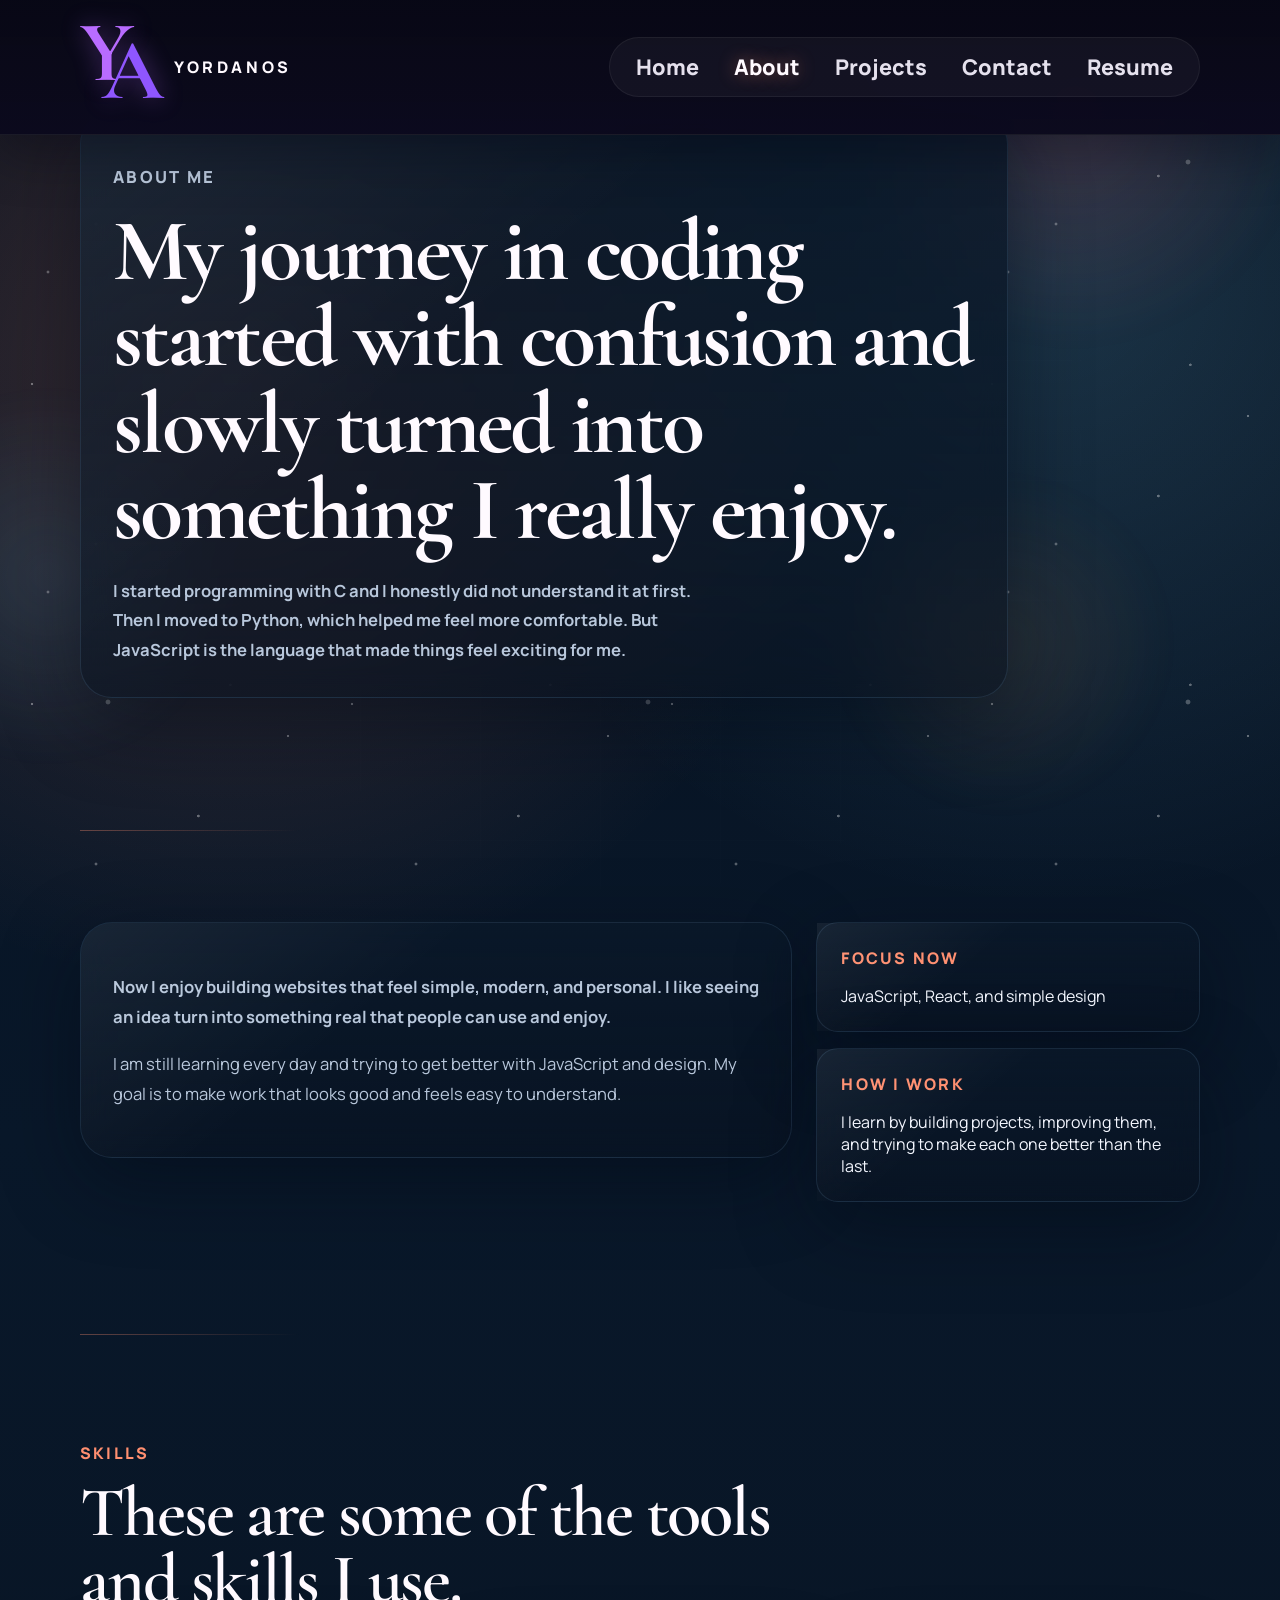
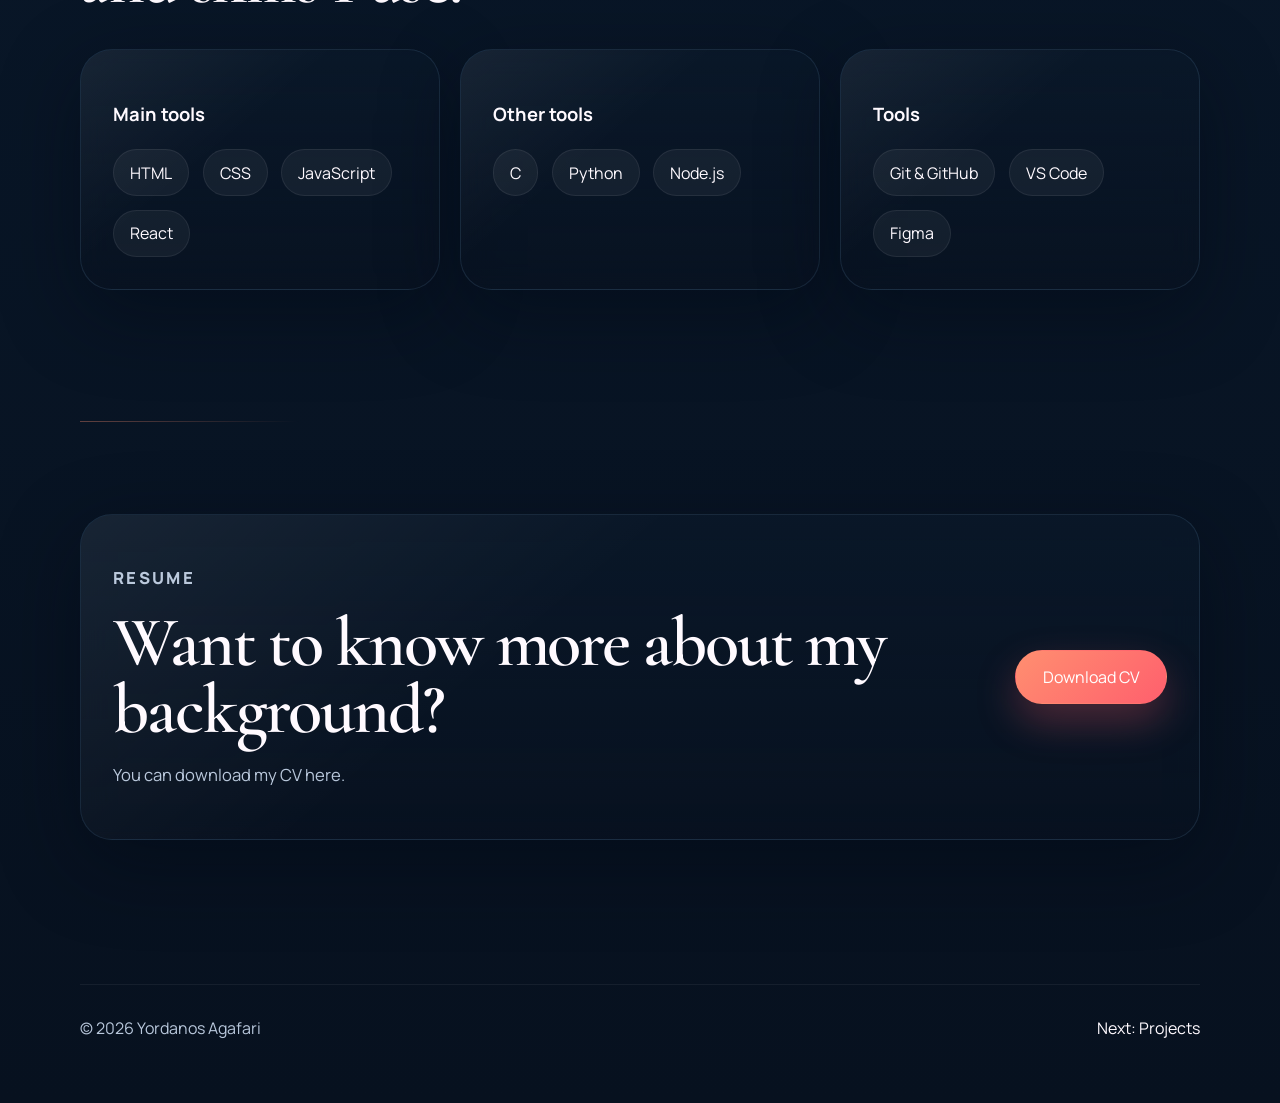
==== about.html @ 216d6b1f "Update portfolio content and design" ====
<!DOCTYPE html>
<html lang="en">
  <head>
    <meta charset="UTF-8" />
    <meta name="viewport" content="width=device-width, initial-scale=1.0" />
    <meta
      name="description"
      content="Learn more about Yordanos Agafari, her story, and the skills she is using."
    />
    <title>Yordanos Agafari | About</title>
    <link rel="preconnect" href="https://fonts.googleapis.com" />
    <link rel="preconnect" href="https://fonts.gstatic.com" crossorigin />
    <link
      href="https://fonts.googleapis.com/css2?family=Manrope:wght@400;500;600;700;800&family=Cormorant+Garamond:wght@500;600;700&display=swap"
      rel="stylesheet"
    />
    <link rel="icon" type="image/svg+xml" href="favicon.svg" />
    <link rel="stylesheet" href="style.css" />
  </head>
  <body>
    <div class="page-shell">
      <div class="bg-orb orb-one"></div>
      <div class="bg-orb orb-two"></div>
      <div class="bg-orb orb-three"></div>
      <div class="stars stars-sm"></div>
      <div class="stars stars-lg"></div>

      <header class="site-header">
        <nav class="navbar container" aria-label="Primary navigation">
          <a class="brand" href="index.html" aria-label="Yordanos Agafari home">
            <span class="brand-logo" aria-hidden="true">
              <span class="brand-logo-y">Y</span>
              <span class="brand-logo-a">A</span>
            </span>
            <span class="brand-text">Yordanos</span>
          </a>
          <button
            class="menu-toggle"
            type="button"
            aria-expanded="false"
            aria-controls="nav-links"
            aria-label="Open menu"
          >
            <span></span>
            <span></span>
            <span></span>
          </button>
          <div class="nav-links" id="nav-links">
            <a href="index.html">Home</a>
            <a class="is-active" href="about.html">About</a>
            <a href="projects.html">Projects</a>
            <a href="contact.html">Contact</a>
            <a href="Yordanos_Cv (1).pdf" download>Resume</a>
          </div>
        </nav>
      </header>

      <main>
        <section class="section container page-hero">
          <div class="page-intro glass-card reveal">
            <p class="section-tag">About Me</p>
            <h1>My journey in coding started with confusion and slowly turned into something I really enjoy.</h1>
            <p class="hero-description hero-description-strong">
              I started programming with C and I honestly did not understand it
              at first. Then I moved to Python, which helped me feel more
              comfortable. But JavaScript is the language that made things feel
              exciting for me.
            </p>
          </div>
        </section>

        <section class="section container">
          <div class="about-grid page-grid">
            <article class="glass-card reveal">
              <p class="lead-text">
                Now I enjoy building websites that feel simple, modern, and
                personal. I like seeing an idea turn into something real that
                people can use and enjoy.
              </p>
              <p>
                I am still learning every day and trying to get better with
                JavaScript and design. My goal is to make work that
                looks good and feels easy to understand.
              </p>
            </article>
            <aside class="about-highlights reveal">
              <div class="highlight-card">
                <span class="highlight-label">Focus now</span>
                <p>JavaScript, React, and simple design</p>
              </div>
              <div class="highlight-card">
                <span class="highlight-label">How I work</span>
                <p>I learn by building projects, improving them, and trying to make each one better than the last.</p>
              </div>
            </aside>
          </div>
        </section>

        <section class="section container">
          <div class="section-heading reveal">
            <p class="section-tag">Skills</p>
            <h2>These are some of the tools and skills I use.</h2>
          </div>
          <div class="skills-grid">
            <article class="skill-group glass-card reveal">
              <h3>Main tools</h3>
              <ul class="pill-list">
                <li>HTML</li>
                <li>CSS</li>
                <li>JavaScript</li>
                <li>React</li>
              </ul>
            </article>
            <article class="skill-group glass-card reveal">
              <h3>Other tools</h3>
              <ul class="pill-list">
                <li>C</li>
                <li>Python</li>
                <li>Node.js</li>
              </ul>
            </article>
            <article class="skill-group glass-card reveal">
              <h3>Tools</h3>
              <ul class="pill-list">
                <li>Git &amp; GitHub</li>
                <li>VS Code</li>
                <li>Figma</li>
              </ul>
            </article>
          </div>
        </section>

        <section class="section container">
          <div class="resume-card glass-card reveal">
            <div>
              <p class="section-tag">Resume</p>
              <h2>Want to know more about my background?</h2>
              <p>You can download my CV here.</p>
            </div>
            <a class="button button-primary" href="Yordanos_Cv (1).pdf" download>
              Download CV
            </a>
          </div>
        </section>
      </main>

      <footer class="site-footer">
        <div class="container footer-content">
          <p>&copy; <span id="year"></span> Yordanos Agafari</p>
          <a href="projects.html" class="back-to-top">Next: Projects</a>
        </div>
      </footer>
    </div>

    <script src="script.js"></script>
  </body>
</html>
---- style.css ----
:root {
  --bg: #07111f;
  --bg-elevated: rgba(12, 24, 43, 0.78);
  --bg-strong: rgba(8, 17, 31, 0.96);
  --surface: rgba(255, 255, 255, 0.05);
  --surface-border: rgba(150, 204, 255, 0.12);
  --text: #f4f7ff;
  --muted: #b8c7db;
  --heading: #fffaff;
  --accent: #ff8f70;
  --accent-strong: #ff5f6d;
  --accent-soft: rgba(255, 143, 112, 0.18);
  --cyan: #7dd8ff;
  --shadow: 0 24px 80px rgba(3, 8, 20, 0.45);
  --radius-lg: 32px;
  --radius-md: 22px;
  --radius-sm: 16px;
  --container: min(1120px, calc(100vw - 2rem));
}

*,
*::before,
*::after {
  box-sizing: border-box;
}

html {
  scroll-behavior: smooth;
}

body {
  margin: 0;
  min-width: 320px;
  font-family: "Manrope", sans-serif;
  background:
    radial-gradient(circle at 18% 14%, rgba(255, 143, 112, 0.2), transparent 24%),
    radial-gradient(circle at 82% 10%, rgba(125, 216, 255, 0.17), transparent 24%),
    linear-gradient(180deg, #07111f 0%, #09182a 42%, #07111f 100%);
  color: var(--text);
}

body::before {
  content: "";
  position: fixed;
  inset: 0;
  background:
    linear-gradient(rgba(255, 255, 255, 0.03) 1px, transparent 1px),
    linear-gradient(90deg, rgba(255, 255, 255, 0.03) 1px, transparent 1px);
  background-size: 120px 120px;
  mask-image: radial-gradient(circle at center, black 42%, transparent 88%);
  opacity: 0.35;
  pointer-events: none;
  z-index: -4;
}

main section {
  scroll-margin-top: 7rem;
}

img {
  max-width: 100%;
  display: block;
}

a {
  color: inherit;
  text-decoration: none;
}

button,
input,
textarea {
  font: inherit;
}

.page-shell {
  position: relative;
  overflow: hidden;
  isolation: isolate;
  padding-top: 5rem;
}

.container {
  width: var(--container);
  margin: 0 auto;
}

.section {
  position: relative;
  padding: 7rem 0;
}

.section::before {
  content: "";
  position: absolute;
  top: 1.2rem;
  left: 0;
  width: min(220px, 45vw);
  height: 1px;
  background: linear-gradient(90deg, rgba(255, 143, 112, 0.4), transparent);
  opacity: 0.9;
}

.site-header {
  position: fixed;
  top: 0;
  left: 0;
  width: 100%;
  z-index: 50;
  backdrop-filter: blur(16px);
  background:
    linear-gradient(180deg, rgba(8, 8, 21, 0.96), rgba(12, 10, 31, 0.84)),
    rgba(9, 8, 22, 0.88);
  border-bottom: 1px solid rgba(255, 255, 255, 0.08);
  box-shadow: 0 18px 50px rgba(4, 3, 14, 0.34);
}

.navbar {
  display: flex;
  align-items: center;
  justify-content: space-between;
  min-height: 6.5rem;
  gap: 1rem;
  padding: 1.1rem 0;
}

.brand {
  display: inline-flex;
  align-items: center;
  gap: 1.1rem;
}

.brand-logo {
  position: relative;
  width: 4.8rem;
  height: 6.2rem;
  display: block;
}

.brand-logo-y,
.brand-logo-a {
  position: absolute;
  inset: 0;
  font-family: "Cormorant Garamond", serif;
  font-weight: 700;
  font-size: 5.4rem;
  line-height: 0.85;
  color: #b96cff;
  text-shadow: 0 0 24px rgba(185, 108, 255, 0.38);
}

.brand-logo-y {
  left: 0;
  top: -0.1rem;
}

.brand-logo-a {
  left: 1.35rem;
  top: 1rem;
  color: #8f56ff;
}

.brand-text {
  font-size: 1rem;
  letter-spacing: 0.22em;
  text-transform: uppercase;
  color: var(--heading);
  font-weight: 800;
}

.nav-links {
  display: flex;
  align-items: center;
  gap: 2.2rem;
  padding: 1rem 1.6rem;
  border-radius: 999px;
  background: rgba(255, 255, 255, 0.04);
  border: 1px solid rgba(255, 255, 255, 0.06);
}

.nav-links a {
  color: rgba(247, 243, 255, 0.92);
  font-weight: 800;
  font-size: 1.35rem;
  line-height: 1.2;
  display: inline-flex;
  flex-direction: column;
  align-items: center;
  gap: 0.55rem;
  transition: color 200ms ease, transform 200ms ease;
}

.nav-links a:hover,
.nav-links a:focus-visible {
  color: var(--heading);
  transform: translateY(-1px);
}

.nav-links a.is-active {
  color: var(--heading);
  text-shadow: 0 0 18px rgba(255, 143, 112, 0.45);
}

.nav-icon {
  font-size: 1.45rem;
  opacity: 0.98;
}

.menu-toggle {
  display: none;
  flex-direction: column;
  align-items: center;
  justify-content: center;
  gap: 0.32rem;
  width: 3rem;
  height: 3rem;
  padding: 0;
  border: 1px solid rgba(255, 255, 255, 0.1);
  border-radius: 16px;
  background: rgba(255, 255, 255, 0.05);
  box-shadow: 0 10px 30px rgba(4, 3, 14, 0.24);
}

.menu-toggle span {
  width: 1.6rem;
  height: 2px;
  border-radius: 999px;
  background: var(--heading);
}

.hero {
  display: grid;
  grid-template-columns: minmax(0, 1.08fr) minmax(320px, 0.92fr);
  align-items: center;
  min-height: calc(100vh - 5rem);
  gap: 3rem;
  padding-top: 1.5rem;
  position: relative;
}

.hero-copy {
  min-width: 0;
  position: relative;
  padding: 3rem;
  border-radius: 36px;
  background:
    linear-gradient(145deg, rgba(9, 23, 42, 0.84), rgba(9, 17, 30, 0.46));
  border: 1px solid rgba(125, 216, 255, 0.12);
  box-shadow:
    0 28px 90px rgba(2, 9, 21, 0.52),
    inset 0 1px 0 rgba(255, 255, 255, 0.06);
  overflow: hidden;
}

.hero-copy::before {
  content: "";
  position: absolute;
  inset: auto -15% 68% auto;
  width: 18rem;
  height: 18rem;
  border-radius: 50%;
  background: radial-gradient(circle, rgba(255, 143, 112, 0.28), transparent 68%);
  filter: blur(14px);
  animation: pulseGlow 8s ease-in-out infinite;
}

.hero-copy::after {
  content: "";
  position: absolute;
  inset: 0;
  background: linear-gradient(120deg, transparent 20%, rgba(255, 255, 255, 0.07) 50%, transparent 78%);
  transform: translateX(-120%);
  animation: sweep 9s ease-in-out infinite;
  pointer-events: none;
}

.hero-deco-circle {
  position: absolute;
  left: -3rem;
  top: 4.4rem;
  width: 14rem;
  height: 14rem;
  border-radius: 50%;
  background: radial-gradient(circle, rgba(124, 44, 214, 0.17), transparent 68%);
  filter: blur(4px);
  animation: pulseGlow 7s ease-in-out infinite;
}

.hero-copy > * {
  max-width: 100%;
}

.eyebrow,
.section-tag,
.project-kicker,
.highlight-label,
.timeline-date {
  color: var(--accent);
  letter-spacing: 0.14em;
  text-transform: uppercase;
  font-size: 1rem;
  font-weight: 800;
}

.hero h1,
.section-heading h2,
.resume-card h2 {
  margin: 0;
  color: var(--heading);
  font-family: "Cormorant Garamond", serif;
  font-weight: 600;
  line-height: 0.95;
  letter-spacing: -0.03em;
}

.hero h1 {
  font-size: clamp(4.8rem, 11vw, 8.8rem);
  margin-top: 0.8rem;
  max-width: 11ch;
  line-height: 0.92;
}

.text-gradient {
  background: linear-gradient(135deg, #fbf7ff 5%, #b96cff 42%, #8b5eff 100%);
  -webkit-background-clip: text;
  background-clip: text;
  color: transparent;
}

.hero-role {
  min-height: 2.5rem;
  margin: 2.2rem 0 0;
  font-size: clamp(2.4rem, 4.6vw, 3.9rem);
  font-weight: 700;
  color: #b96cff;
  overflow-wrap: anywhere;
}

.cursor {
  display: inline-block;
  width: 0.12em;
  height: 1.1em;
  margin-left: 0.15rem;
  background: #b96cff;
  vertical-align: -0.12em;
  animation: blink 0.9s infinite;
}

.hero-description {
  max-width: 38rem;
  margin: 1.4rem 0 0;
  color: var(--muted);
  font-size: 1.22rem;
  font-weight: 700;
  line-height: 1.9;
}

.hero-description-strong,
.lead-text {
  color: var(--text);
  font-size: 1.32rem;
  font-weight: 700;
  line-height: 1.9;
}

.hero-home .hero-description-strong {
  max-width: 37rem;
}

.hero-actions,
.project-actions {
  display: flex;
  flex-wrap: wrap;
  gap: 1rem;
}

.hero-actions {
  margin-top: 2rem;
}

.button {
  display: inline-flex;
  align-items: center;
  justify-content: center;
  min-width: 9.5rem;
  text-align: center;
  padding: 0.95rem 1.4rem;
  border-radius: 999px;
  border: 1px solid transparent;
  transition:
    transform 220ms ease,
    box-shadow 220ms ease,
    border-color 220ms ease,
    background 220ms ease;
}

.button:hover,
.button:focus-visible {
  transform: translateY(-2px);
}

.button-primary {
  color: #fff;
  background: linear-gradient(135deg, var(--accent) 0%, var(--accent-strong) 100%);
  box-shadow: 0 18px 40px rgba(255, 95, 109, 0.28);
}

.button-secondary,
.button-ghost {
  border-color: rgba(255, 255, 255, 0.13);
  background: rgba(255, 255, 255, 0.04);
}

.button-secondary:hover,
.button-ghost:hover,
.button-secondary:focus-visible,
.button-ghost:focus-visible {
  border-color: rgba(209, 125, 255, 0.5);
  box-shadow: 0 12px 34px rgba(209, 125, 255, 0.12);
}

.hero-metrics {
  display: grid;
  grid-template-columns: repeat(2, minmax(0, 1fr));
  gap: 1rem;
  margin-top: 2.4rem;
}

.metric-card,
.glass-card,
.highlight-card,
.resume-card {
  background: linear-gradient(180deg, rgba(10, 24, 41, 0.82), rgba(8, 17, 31, 0.56));
  border: 1px solid var(--surface-border);
  box-shadow: var(--shadow);
  backdrop-filter: blur(14px);
}

.metric-card {
  padding: 1.15rem;
  border-radius: var(--radius-md);
  position: relative;
  overflow: hidden;
}

.metric-card::before,
.glass-card::before,
.highlight-card::before,
.resume-card::before {
  content: "";
  position: absolute;
  inset: 0;
  background: linear-gradient(140deg, rgba(255, 255, 255, 0.06), transparent 40%);
  pointer-events: none;
}

.metric-card strong,
.project-card h3,
.skill-group h3,
.contact-panel h3,
.timeline-item h3 {
  display: block;
  font-size: 1.15rem;
  color: var(--heading);
  margin-bottom: 0.55rem;
}

.metric-card span,
.timeline-item p,
.glass-card p,
.contact-panel p,
.resume-card p,
.project-card p {
  color: var(--muted);
  line-height: 1.8;
  font-size: 1.04rem;
}

.hero-visual {
  position: relative;
  display: flex;
  justify-content: center;
}

.portrait-card {
  position: relative;
  width: min(440px, 100%);
  aspect-ratio: 0.95;
  display: grid;
  place-items: center;
  padding: 1.2rem;
  border-radius: 38px;
  background: linear-gradient(180deg, rgba(9, 23, 42, 0.55), rgba(7, 17, 31, 0.24));
  border: 1px solid rgba(125, 216, 255, 0.12);
  box-shadow: 0 26px 80px rgba(1, 7, 17, 0.46);
}

.portrait-card-home {
  transform: translateY(1rem);
}

.hero-particles {
  position: absolute;
  inset: 0;
  pointer-events: none;
}

.hero-particles span {
  position: absolute;
  width: 0.45rem;
  height: 0.45rem;
  border-radius: 50%;
  background: rgba(255, 255, 255, 0.92);
  box-shadow: 0 0 16px rgba(185, 108, 255, 0.45);
  animation: floatParticle 6s ease-in-out infinite;
}

.hero-particles span:nth-child(1) {
  top: 14%;
  left: 18%;
}

.hero-particles span:nth-child(2) {
  top: 28%;
  right: 20%;
  width: 0.28rem;
  height: 0.28rem;
  animation-delay: -1s;
}

.hero-particles span:nth-child(3) {
  bottom: 22%;
  left: 16%;
  width: 0.34rem;
  height: 0.34rem;
  animation-delay: -2s;
}

.hero-particles span:nth-child(4) {
  bottom: 28%;
  right: 12%;
  animation-delay: -3s;
}

.hero-particles span:nth-child(5) {
  top: 48%;
  left: 8%;
  width: 0.24rem;
  height: 0.24rem;
  animation-delay: -4s;
}

.portrait-ring,
.portrait-glow,
.portrait-halo {
  position: absolute;
  border-radius: 50%;
}

.portrait-ring {
  inset: 10%;
  border: 1px solid rgba(255, 255, 255, 0.16);
  box-shadow: inset 0 0 40px rgba(255, 255, 255, 0.05);
  animation: rotateSlow 20s linear infinite;
}

.portrait-glow {
  inset: 18%;
  background: radial-gradient(circle, rgba(255, 143, 112, 0.32), transparent 65%);
  filter: blur(18px);
  animation: pulseGlow 6s ease-in-out infinite;
}

.portrait-illustration {
  position: relative;
  width: 78%;
  aspect-ratio: 1;
  display: grid;
  place-items: center;
}

.portrait-halo {
  inset: 0;
  background:
    radial-gradient(circle at 30% 30%, rgba(255, 255, 255, 0.14), transparent 25%),
    linear-gradient(135deg, rgba(255, 143, 112, 0.4), rgba(131, 215, 255, 0.16));
  filter: blur(10px);
}

.portrait-avatar {
  position: relative;
  width: 72%;
  aspect-ratio: 1;
  overflow: hidden;
  border-radius: 38% 62% 55% 45% / 41% 43% 57% 59%;
  background:
    linear-gradient(160deg, rgba(255, 255, 255, 0.18), rgba(255, 255, 255, 0.03)),
    radial-gradient(circle at top, rgba(209, 125, 255, 0.36), rgba(29, 25, 62, 0.94));
  border: 1px solid rgba(255, 255, 255, 0.14);
  box-shadow: 0 30px 80px rgba(12, 9, 29, 0.5);
}

.portrait-avatar::before {
  content: "";
  position: absolute;
  inset: 12%;
  border-radius: inherit;
  border: 1px solid rgba(255, 255, 255, 0.08);
}

.portrait-avatar img {
  position: relative;
  width: 100%;
  height: 100%;
  object-fit: cover;
  object-position: center top;
  border-radius: inherit;
}

.floating-badge {
  position: absolute;
  padding: 0.75rem 1rem;
  border-radius: 999px;
  color: var(--heading);
  background: rgba(9, 21, 38, 0.82);
  border: 1px solid rgba(255, 255, 255, 0.12);
  box-shadow: 0 14px 30px rgba(4, 9, 20, 0.34);
  white-space: nowrap;
}

.badge-top {
  top: 10%;
  left: 4%;
}

.badge-bottom {
  right: 2%;
  bottom: 14%;
}

.section-heading {
  max-width: 48rem;
  margin-bottom: 2.2rem;
}

.section-heading h2,
.resume-card h2 {
  font-size: clamp(2.5rem, 6vw, 4.4rem);
}

.page-hero {
  padding-top: 2rem;
}

.page-intro {
  max-width: 58rem;
}

.page-intro h1 {
  margin: 0;
  color: var(--heading);
  font-family: "Cormorant Garamond", serif;
  font-size: clamp(3rem, 8vw, 5.5rem);
  line-height: 0.98;
  letter-spacing: -0.03em;
}

.page-grid {
  align-items: start;
}

.about-grid,
.contact-grid {
  display: grid;
  grid-template-columns: minmax(0, 1.3fr) minmax(280px, 0.7fr);
  gap: 1.5rem;
}

.glass-card,
.resume-card {
  border-radius: var(--radius-lg);
  padding: 2rem;
  position: relative;
  overflow: hidden;
}

.about-highlights {
  display: grid;
  gap: 1rem;
}

.highlight-card {
  padding: 1.5rem;
  border-radius: var(--radius-md);
}

.highlight-card p {
  margin-bottom: 0;
}

.spotlight-grid {
  display: grid;
  grid-template-columns: repeat(3, minmax(0, 1fr));
  gap: 1.25rem;
}

.spotlight-card {
  display: block;
  min-height: 18rem;
}

.spotlight-card h3 {
  margin: 1rem 0 0;
  color: var(--heading);
  font-size: 1.45rem;
  line-height: 1.35;
}

.spotlight-label {
  color: var(--accent);
  letter-spacing: 0.14em;
  text-transform: uppercase;
  font-size: 0.8rem;
}

.skills-grid,
.projects-grid {
  display: grid;
  grid-template-columns: repeat(3, minmax(0, 1fr));
  gap: 1.25rem;
}

.projects-grid-wide {
  grid-template-columns: repeat(2, minmax(0, 1fr));
}

.skill-group,
.project-card,
.timeline-item {
  border-radius: var(--radius-lg);
}

.project-card,
.skill-group,
.timeline-item,
.contact-panel,
.resume-card,
.highlight-card,
.spotlight-card {
  transition:
    transform 260ms ease,
    border-color 260ms ease,
    box-shadow 260ms ease;
}

.project-card:hover,
.skill-group:hover,
.timeline-item:hover,
.contact-panel:hover,
.resume-card:hover,
.highlight-card:hover,
.spotlight-card:hover {
  transform: translateY(-6px);
  border-color: rgba(125, 216, 255, 0.22);
  box-shadow: 0 30px 90px rgba(3, 8, 20, 0.55);
}

.pill-list {
  display: flex;
  flex-wrap: wrap;
  gap: 0.85rem;
  padding: 0;
  margin: 1.4rem 0 0;
  list-style: none;
}

.pill-list li {
  padding: 0.72rem 1rem;
  border-radius: 999px;
  color: var(--heading);
  background: rgba(255, 255, 255, 0.05);
  border: 1px solid rgba(255, 255, 255, 0.07);
}

.pill-list.compact {
  margin-top: 1.2rem;
}

.timeline {
  position: relative;
  display: grid;
  gap: 1rem;
}

.timeline::before {
  content: "";
  position: absolute;
  left: 1.15rem;
  top: 1rem;
  bottom: 1rem;
  width: 1px;
  background: linear-gradient(180deg, rgba(209, 125, 255, 0.55), rgba(255, 255, 255, 0.04));
}

.timeline-item {
  position: relative;
  padding-left: 3.2rem;
}

.timeline-item::before {
  content: "";
  position: absolute;
  left: 0.7rem;
  top: 2rem;
  width: 0.9rem;
  height: 0.9rem;
  border-radius: 50%;
  background: linear-gradient(135deg, var(--accent), var(--cyan));
  box-shadow: 0 0 0 8px rgba(209, 125, 255, 0.11);
}

.project-card {
  display: flex;
  flex-direction: column;
  gap: 1rem;
  overflow: hidden;
}

.project-image {
  width: 100%;
  aspect-ratio: 16 / 10;
  object-fit: cover;
  border-radius: 22px;
  border: 1px solid rgba(255, 255, 255, 0.08);
  box-shadow: 0 20px 40px rgba(2, 9, 21, 0.28);
}

.project-image-placeholder {
  display: grid;
  place-items: center;
  background:
    radial-gradient(circle at top, rgba(255, 143, 112, 0.28), transparent 55%),
    linear-gradient(135deg, rgba(255, 255, 255, 0.08), rgba(131, 215, 255, 0.08));
  color: var(--heading);
  font-family: "Cormorant Garamond", serif;
  font-size: 2rem;
  letter-spacing: 0.06em;
  min-height: 15rem;
}

.project-topline h3 {
  margin: 0.5rem 0 0;
  font-size: 1.35rem;
}

.resume-card {
  display: flex;
  justify-content: space-between;
  align-items: center;
  gap: 2rem;
}

.social-links {
  display: flex;
  gap: 0.9rem;
  margin-top: 1.6rem;
}

.social-links a {
  display: grid;
  place-items: center;
  width: 3.1rem;
  height: 3.1rem;
  border-radius: 50%;
  background: rgba(255, 255, 255, 0.05);
  border: 1px solid rgba(255, 255, 255, 0.08);
  transition:
    transform 200ms ease,
    border-color 200ms ease,
    box-shadow 200ms ease;
}

.social-links a:hover,
.social-links a:focus-visible {
  transform: translateY(-2px);
  border-color: rgba(209, 125, 255, 0.4);
  box-shadow: 0 14px 36px rgba(209, 125, 255, 0.14);
}

.social-links svg {
  width: 1.25rem;
  height: 1.25rem;
  fill: currentColor;
}

.contact-form {
  display: grid;
  gap: 1rem;
}

.contact-form label {
  display: grid;
  gap: 0.55rem;
  color: var(--heading);
}

.contact-form input,
.contact-form textarea {
  width: 100%;
  padding: 0.95rem 1rem;
  color: var(--text);
  background: rgba(255, 255, 255, 0.04);
  border: 1px solid rgba(255, 255, 255, 0.09);
  border-radius: 18px;
  outline: none;
  transition: border-color 180ms ease, box-shadow 180ms ease;
}

.contact-form input:focus,
.contact-form textarea:focus {
  border-color: rgba(209, 125, 255, 0.65);
  box-shadow: 0 0 0 4px rgba(209, 125, 255, 0.12);
}

.contact-form textarea {
  resize: vertical;
  min-height: 9rem;
}

.contact-form button:disabled {
  opacity: 0.8;
  cursor: not-allowed;
}

.form-note {
  margin: 0;
  color: var(--muted);
  font-size: 0.92rem;
}

.site-footer {
  padding: 2rem 0 3rem;
}

.footer-content {
  display: flex;
  align-items: center;
  justify-content: space-between;
  gap: 1rem;
  padding-top: 1rem;
  border-top: 1px solid rgba(255, 255, 255, 0.06);
  color: var(--muted);
}

.back-to-top {
  color: var(--heading);
}

.bg-orb {
  position: fixed;
  border-radius: 50%;
  pointer-events: none;
  filter: blur(16px);
  opacity: 0.72;
  z-index: -3;
  animation: floatOrb 18s ease-in-out infinite;
}

.orb-one {
  width: 30rem;
  height: 30rem;
  top: -8rem;
  right: -2rem;
  background: radial-gradient(circle, rgba(255, 95, 109, 0.22), transparent 70%);
}

.orb-two {
  width: 24rem;
  height: 24rem;
  top: 24rem;
  left: -9rem;
  background: radial-gradient(circle, rgba(125, 216, 255, 0.16), transparent 70%);
  animation-delay: -6s;
}

.orb-three {
  width: 22rem;
  height: 22rem;
  right: 8%;
  top: 52%;
  background: radial-gradient(circle, rgba(255, 179, 102, 0.14), transparent 70%);
  animation-delay: -11s;
}

.stars {
  position: fixed;
  inset: 0;
  pointer-events: none;
  z-index: -2;
}

.stars-sm {
  background-image:
    radial-gradient(circle at 10% 20%, rgba(255, 255, 255, 0.85) 0 1px, transparent 1.6px),
    radial-gradient(circle at 30% 70%, rgba(255, 255, 255, 0.7) 0 1px, transparent 1.8px),
    radial-gradient(circle at 72% 14%, rgba(255, 255, 255, 0.75) 0 1px, transparent 1.6px),
    radial-gradient(circle at 90% 30%, rgba(255, 255, 255, 0.8) 0 1px, transparent 1.6px),
    radial-gradient(circle at 15% 85%, rgba(255, 255, 255, 0.72) 0 1px, transparent 1.8px),
    radial-gradient(circle at 62% 55%, rgba(255, 255, 255, 0.8) 0 1px, transparent 1.7px);
  background-size: 320px 320px;
  opacity: 0.45;
  animation: drift 46s linear infinite, twinkle 4.8s ease-in-out infinite;
}

.stars-lg {
  background-image:
    radial-gradient(circle at 20% 30%, rgba(255, 255, 255, 0.95) 0 2px, transparent 2.8px),
    radial-gradient(circle at 82% 72%, rgba(255, 255, 255, 0.92) 0 2px, transparent 2.8px),
    radial-gradient(circle at 58% 85%, rgba(255, 255, 255, 0.82) 0 2px, transparent 3px),
    radial-gradient(circle at 42% 12%, rgba(255, 255, 255, 0.86) 0 2px, transparent 3px);
  background-size: 540px 540px;
  opacity: 0.28;
  animation: drift 68s linear infinite reverse, twinkle 6.2s ease-in-out infinite;
}

.reveal {
  opacity: 0;
  transform: translateY(28px);
  transition:
    opacity 700ms ease,
    transform 700ms ease;
}

.reveal.is-visible {
  opacity: 1;
  transform: translateY(0);
}

@keyframes blink {
  50% {
    opacity: 0;
  }
}

@keyframes drift {
  from {
    transform: translateY(0);
  }

  to {
    transform: translateY(-120px);
  }
}

@keyframes twinkle {
  0%,
  100% {
    opacity: 0.2;
  }

  50% {
    opacity: 0.58;
  }
}

@keyframes pulseGlow {
  0%,
  100% {
    transform: scale(1);
    opacity: 0.7;
  }

  50% {
    transform: scale(1.08);
    opacity: 1;
  }
}

@keyframes rotateSlow {
  from {
    transform: rotate(0deg);
  }

  to {
    transform: rotate(360deg);
  }
}

@keyframes floatOrb {
  0%,
  100% {
    transform: translate3d(0, 0, 0) scale(1);
  }

  50% {
    transform: translate3d(0, -24px, 0) scale(1.06);
  }
}

@keyframes sweep {
  0% {
    transform: translateX(-120%);
  }

  55%,
  100% {
    transform: translateX(120%);
  }
}

@keyframes floatParticle {
  0%,
  100% {
    transform: translate3d(0, 0, 0) scale(1);
    opacity: 0.45;
  }

  50% {
    transform: translate3d(0, -14px, 0) scale(1.25);
    opacity: 1;
  }
}

@media (prefers-reduced-motion: reduce) {
  html {
    scroll-behavior: auto;
  }

  *,
  *::before,
  *::after {
    animation: none !important;
    transition: none !important;
  }

  .reveal {
    opacity: 1;
    transform: none;
  }
}

@media (max-width: 960px) {
  .hero,
  .about-grid,
  .contact-grid,
  .resume-card,
  .skills-grid,
  .projects-grid,
  .spotlight-grid,
  .projects-grid-wide {
    grid-template-columns: 1fr;
  }

  .hero {
    min-height: auto;
    padding-top: 2rem;
    gap: 2.5rem;
  }

  .hero-copy {
    padding: 2rem;
  }

  .hero-metrics {
    grid-template-columns: 1fr;
  }

  .hero-visual {
    order: -1;
  }

  .portrait-card {
    width: min(420px, 100%);
  }

  .resume-card {
    align-items: flex-start;
  }
}

@media (max-width: 760px) {
  .page-shell {
    padding-top: 4.75rem;
  }

  .section {
    padding: 4.75rem 0;
  }

  .navbar {
    min-height: 5.35rem;
    padding: 0.8rem 0;
  }

  .menu-toggle {
    display: inline-flex;
  }

  .nav-links {
    position: absolute;
    top: calc(100% + 0.75rem);
    left: 1rem;
    right: 1rem;
    display: grid;
    gap: 0.8rem;
    padding: 1rem;
    border-radius: 24px;
    background:
      linear-gradient(180deg, rgba(18, 15, 42, 0.98), rgba(10, 9, 28, 0.96));
    border: 1px solid rgba(209, 125, 255, 0.18);
    box-shadow: 0 20px 60px rgba(4, 3, 14, 0.42);
    opacity: 0;
    pointer-events: none;
    transform: translateY(-8px);
    transition:
      opacity 220ms ease,
      transform 220ms ease;
  }

  .nav-links.is-open {
    opacity: 1;
    pointer-events: auto;
    transform: translateY(0);
  }

  .nav-links a {
    display: block;
    padding: 1.15rem 1rem;
    font-size: 1.12rem;
    font-weight: 700;
    border-radius: 16px;
    background: rgba(255, 255, 255, 0.04);
  }

  .nav-icon {
    display: block;
    margin-bottom: 0.45rem;
  }

  .hero h1 {
    font-size: clamp(3.4rem, 14vw, 5rem);
    line-height: 0.98;
  }

  .hero-copy {
    padding: 1.4rem;
    border-radius: 28px;
  }

  .section-heading h2,
  .resume-card h2 {
    font-size: clamp(2.3rem, 12vw, 3.5rem);
    line-height: 1;
  }

  .page-intro h1 {
    font-size: clamp(2.5rem, 12vw, 4rem);
    line-height: 1;
  }

  .hero-role {
    min-height: 3.3rem;
    font-size: 2rem;
  }

  .hero-description,
  .glass-card p,
  .project-card p,
  .timeline-item p,
  .contact-panel p,
  .resume-card p {
    font-size: 0.98rem;
    line-height: 1.7;
  }

  .hero-actions,
  .project-actions,
  .social-links {
    width: 100%;
  }

  .hero-actions .button,
  .project-actions .button {
    flex: 1 1 100%;
    width: 100%;
  }

  .portrait-card {
    width: min(320px, 100%);
    margin-inline: auto;
  }

  .brand-logo {
    width: 3.2rem;
    height: 4.4rem;
  }

  .brand-logo-y,
  .brand-logo-a {
    font-size: 4rem;
  }

  .brand-logo-a {
    left: 1rem;
  }

  .floating-badge {
    font-size: 0.84rem;
    padding: 0.6rem 0.85rem;
  }

  .badge-top {
    top: 8%;
    left: 2%;
  }

  .badge-bottom {
    right: 0;
    bottom: 10%;
  }

  .glass-card,
  .resume-card {
    padding: 1.5rem;
    border-radius: 24px;
  }

  .timeline-item {
    padding-left: 2.6rem;
  }

  .timeline::before {
    left: 0.92rem;
  }

  .timeline-item::before {
    left: 0.45rem;
  }

  .contact-form input,
  .contact-form textarea {
    font-size: 16px;
  }

  .footer-content {
    flex-direction: column;
    align-items: flex-start;
  }
}

@media (max-width: 520px) {
  .container {
    width: min(100vw - 1.25rem, 1120px);
  }

  .hero {
    gap: 2rem;
  }

  .hero-description {
    max-width: 100%;
  }

  body::before {
    background-size: 80px 80px;
  }

  .hero-metrics {
    gap: 0.85rem;
  }

  .metric-card {
    padding: 1rem;
  }

  .floating-badge {
    display: none;
  }

  .brand-text {
    display: none;
  }

  .social-links {
    flex-wrap: wrap;
  }
}
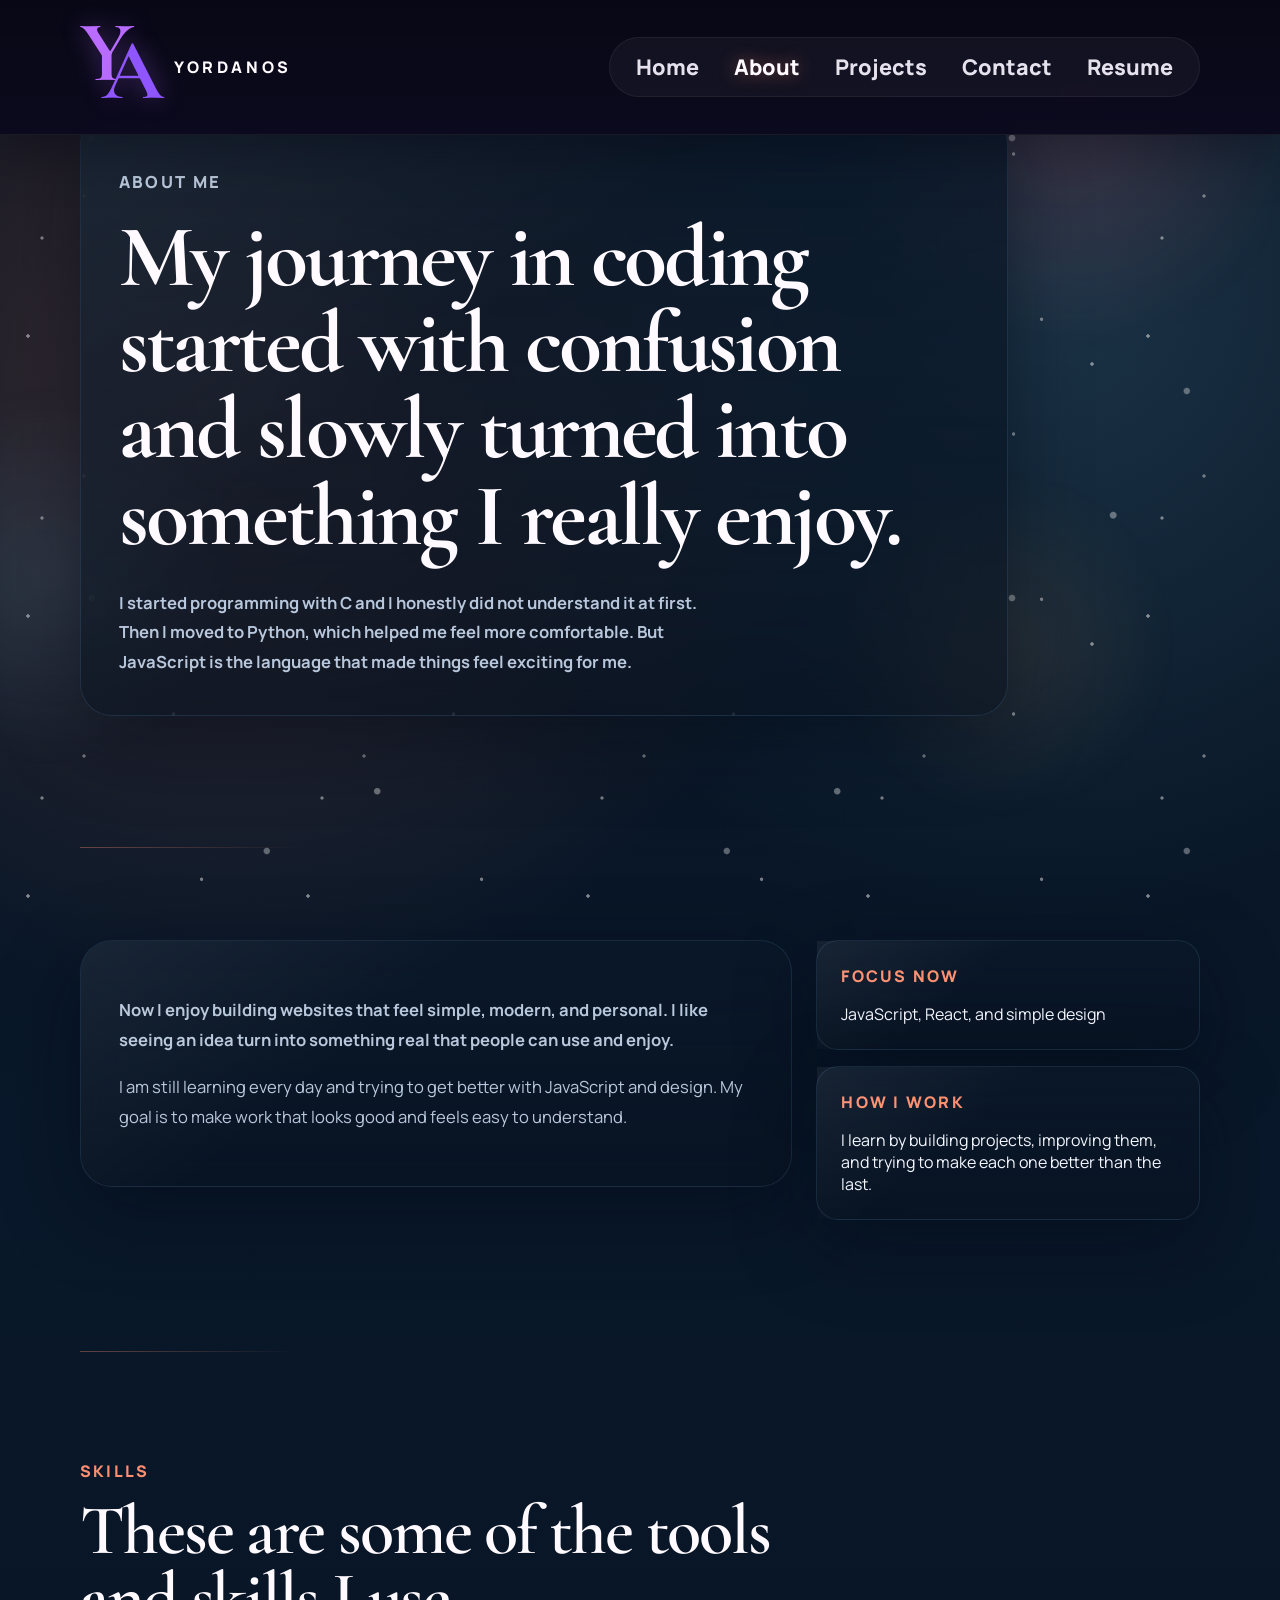
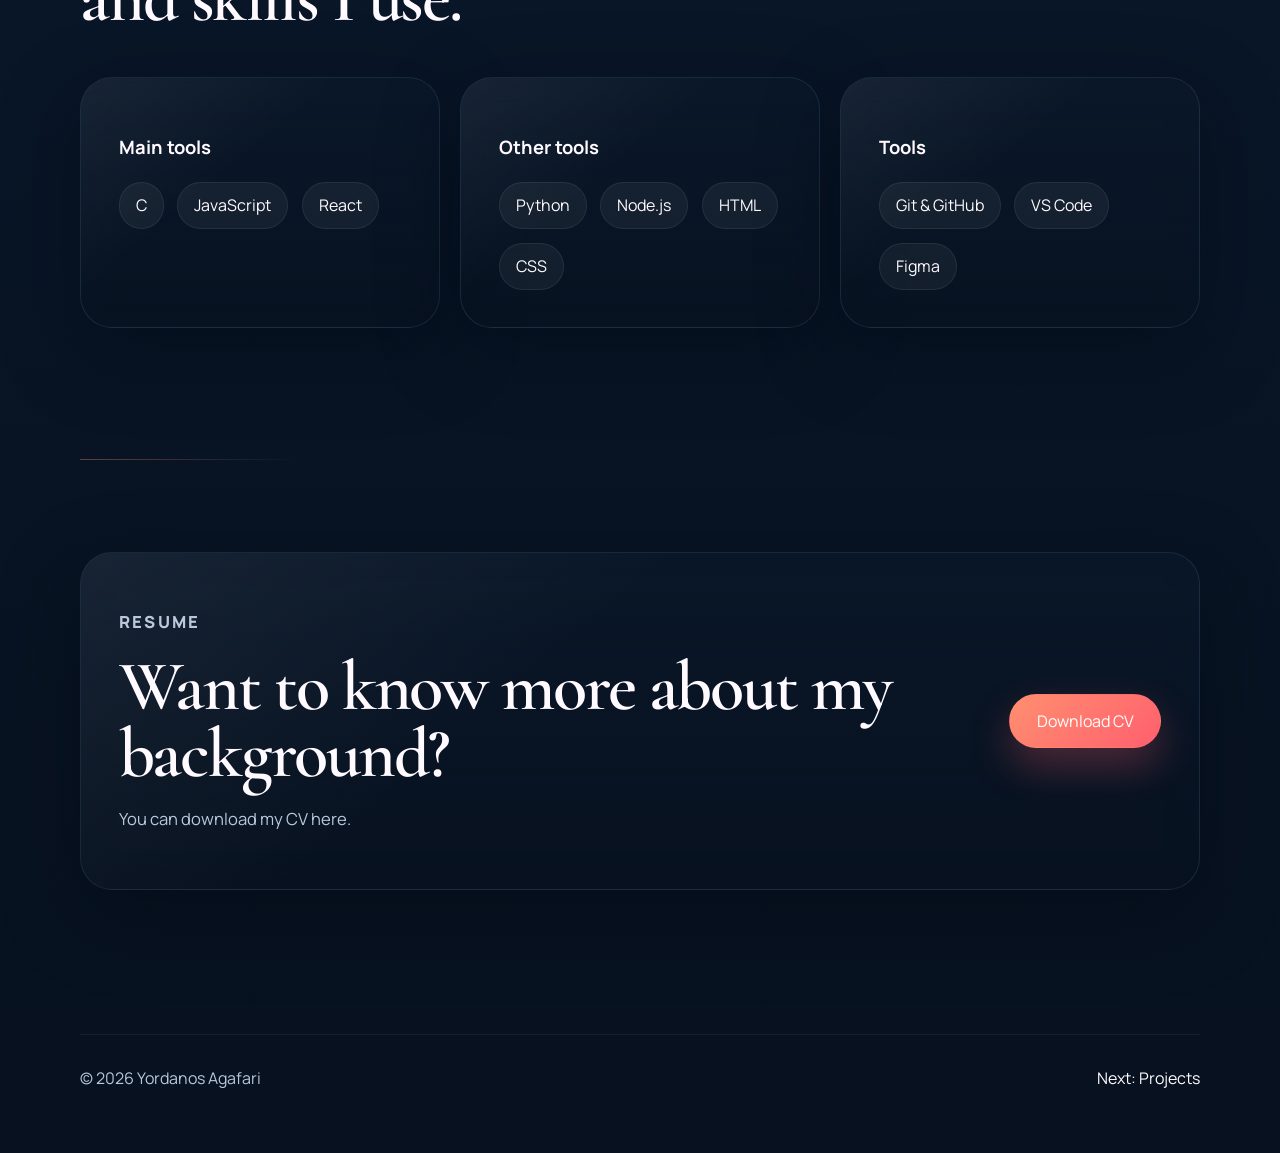
==== commit 75b864ea: "Refine portfolio layout and content" ====
--- a/about.html
+++ b/about.html
@@ -105,8 +105,7 @@
             <article class="skill-group glass-card reveal">
               <h3>Main tools</h3>
               <ul class="pill-list">
-                <li>HTML</li>
-                <li>CSS</li>
+                <li>C</li>
                 <li>JavaScript</li>
                 <li>React</li>
               </ul>
@@ -114,9 +113,10 @@
             <article class="skill-group glass-card reveal">
               <h3>Other tools</h3>
               <ul class="pill-list">
-                <li>C</li>
                 <li>Python</li>
                 <li>Node.js</li>
+                <li>HTML</li>
+                <li>CSS</li>
               </ul>
             </article>
             <article class="skill-group glass-card reveal">
--- a/style.css
+++ b/style.css
@@ -233,15 +233,15 @@
   grid-template-columns: minmax(0, 1.08fr) minmax(320px, 0.92fr);
   align-items: center;
   min-height: calc(100vh - 5rem);
-  gap: 3rem;
-  padding-top: 1.5rem;
+  gap: 4.5rem;
+  padding-top: 2.5rem;
   position: relative;
 }
 
 .hero-copy {
   min-width: 0;
   position: relative;
-  padding: 3rem;
+  padding: 3.6rem;
   border-radius: 36px;
   background:
     linear-gradient(145deg, rgba(9, 23, 42, 0.84), rgba(9, 17, 30, 0.46));
@@ -315,7 +315,7 @@
 
 .hero h1 {
   font-size: clamp(4.8rem, 11vw, 8.8rem);
-  margin-top: 0.8rem;
+  margin-top: 1rem;
   max-width: 11ch;
   line-height: 0.92;
 }
@@ -329,7 +329,7 @@
 
 .hero-role {
   min-height: 2.5rem;
-  margin: 2.2rem 0 0;
+  margin: 2.8rem 0 0;
   font-size: clamp(2.4rem, 4.6vw, 3.9rem);
   font-weight: 700;
   color: #b96cff;
@@ -348,11 +348,11 @@
 
 .hero-description {
   max-width: 38rem;
-  margin: 1.4rem 0 0;
+  margin: 1.8rem 0 0;
   color: var(--muted);
   font-size: 1.22rem;
   font-weight: 700;
-  line-height: 1.9;
+  line-height: 2;
 }
 
 .hero-description-strong,
@@ -360,11 +360,11 @@
   color: var(--text);
   font-size: 1.32rem;
   font-weight: 700;
-  line-height: 1.9;
+  line-height: 2;
 }
 
 .hero-home .hero-description-strong {
-  max-width: 37rem;
+  max-width: 40rem;
 }
 
 .hero-actions,
@@ -375,7 +375,7 @@
 }
 
 .hero-actions {
-  margin-top: 2rem;
+  margin-top: 2.4rem;
 }
 
 .button {
@@ -422,8 +422,8 @@
 .hero-metrics {
   display: grid;
   grid-template-columns: repeat(2, minmax(0, 1fr));
-  gap: 1rem;
-  margin-top: 2.4rem;
+  gap: 1.2rem;
+  margin-top: 2.8rem;
 }
 
 .metric-card,
@@ -437,7 +437,7 @@
 }
 
 .metric-card {
-  padding: 1.15rem;
+  padding: 1.4rem;
   border-radius: var(--radius-md);
   position: relative;
   overflow: hidden;
@@ -488,7 +488,7 @@
   aspect-ratio: 0.95;
   display: grid;
   place-items: center;
-  padding: 1.2rem;
+  padding: 1.6rem;
   border-radius: 38px;
   background: linear-gradient(180deg, rgba(9, 23, 42, 0.55), rgba(7, 17, 31, 0.24));
   border: 1px solid rgba(125, 216, 255, 0.12);
@@ -497,57 +497,6 @@
 
 .portrait-card-home {
   transform: translateY(1rem);
-}
-
-.hero-particles {
-  position: absolute;
-  inset: 0;
-  pointer-events: none;
-}
-
-.hero-particles span {
-  position: absolute;
-  width: 0.45rem;
-  height: 0.45rem;
-  border-radius: 50%;
-  background: rgba(255, 255, 255, 0.92);
-  box-shadow: 0 0 16px rgba(185, 108, 255, 0.45);
-  animation: floatParticle 6s ease-in-out infinite;
-}
-
-.hero-particles span:nth-child(1) {
-  top: 14%;
-  left: 18%;
-}
-
-.hero-particles span:nth-child(2) {
-  top: 28%;
-  right: 20%;
-  width: 0.28rem;
-  height: 0.28rem;
-  animation-delay: -1s;
-}
-
-.hero-particles span:nth-child(3) {
-  bottom: 22%;
-  left: 16%;
-  width: 0.34rem;
-  height: 0.34rem;
-  animation-delay: -2s;
-}
-
-.hero-particles span:nth-child(4) {
-  bottom: 28%;
-  right: 12%;
-  animation-delay: -3s;
-}
-
-.hero-particles span:nth-child(5) {
-  top: 48%;
-  left: 8%;
-  width: 0.24rem;
-  height: 0.24rem;
-  animation-delay: -4s;
 }
 
 .portrait-ring,
@@ -640,7 +589,7 @@
 
 .section-heading {
   max-width: 48rem;
-  margin-bottom: 2.2rem;
+  margin-bottom: 2.8rem;
 }
 
 .section-heading h2,
@@ -679,7 +628,7 @@
 .glass-card,
 .resume-card {
   border-radius: var(--radius-lg);
-  padding: 2rem;
+  padding: 2.35rem;
   position: relative;
   overflow: hidden;
 }
@@ -701,19 +650,19 @@
 .spotlight-grid {
   display: grid;
   grid-template-columns: repeat(3, minmax(0, 1fr));
-  gap: 1.25rem;
+  gap: 1.5rem;
 }
 
 .spotlight-card {
   display: block;
-  min-height: 18rem;
+  min-height: 20rem;
 }
 
 .spotlight-card h3 {
-  margin: 1rem 0 0;
+  margin: 1.25rem 0 0;
   color: var(--heading);
   font-size: 1.45rem;
-  line-height: 1.35;
+  line-height: 1.45;
 }
 
 .spotlight-label {
@@ -1001,26 +950,26 @@
 
 .stars-sm {
   background-image:
-    radial-gradient(circle at 10% 20%, rgba(255, 255, 255, 0.85) 0 1px, transparent 1.6px),
-    radial-gradient(circle at 30% 70%, rgba(255, 255, 255, 0.7) 0 1px, transparent 1.8px),
-    radial-gradient(circle at 72% 14%, rgba(255, 255, 255, 0.75) 0 1px, transparent 1.6px),
-    radial-gradient(circle at 90% 30%, rgba(255, 255, 255, 0.8) 0 1px, transparent 1.6px),
-    radial-gradient(circle at 15% 85%, rgba(255, 255, 255, 0.72) 0 1px, transparent 1.8px),
-    radial-gradient(circle at 62% 55%, rgba(255, 255, 255, 0.8) 0 1px, transparent 1.7px);
-  background-size: 320px 320px;
-  opacity: 0.45;
-  animation: drift 46s linear infinite, twinkle 4.8s ease-in-out infinite;
+    radial-gradient(circle at 10% 20%, rgba(255, 255, 255, 0.88) 0 1.4px, transparent 2.1px),
+    radial-gradient(circle at 30% 70%, rgba(255, 255, 255, 0.72) 0 1.3px, transparent 2px),
+    radial-gradient(circle at 72% 14%, rgba(255, 255, 255, 0.78) 0 1.4px, transparent 2px),
+    radial-gradient(circle at 90% 30%, rgba(255, 255, 255, 0.84) 0 1.4px, transparent 2.1px),
+    radial-gradient(circle at 15% 85%, rgba(255, 255, 255, 0.76) 0 1.3px, transparent 2px),
+    radial-gradient(circle at 62% 55%, rgba(255, 255, 255, 0.84) 0 1.4px, transparent 2px);
+  background-size: 280px 280px;
+  opacity: 0.56;
+  animation: drift 26s linear infinite, twinkle 3.6s ease-in-out infinite;
 }
 
 .stars-lg {
   background-image:
-    radial-gradient(circle at 20% 30%, rgba(255, 255, 255, 0.95) 0 2px, transparent 2.8px),
-    radial-gradient(circle at 82% 72%, rgba(255, 255, 255, 0.92) 0 2px, transparent 2.8px),
-    radial-gradient(circle at 58% 85%, rgba(255, 255, 255, 0.82) 0 2px, transparent 3px),
-    radial-gradient(circle at 42% 12%, rgba(255, 255, 255, 0.86) 0 2px, transparent 3px);
-  background-size: 540px 540px;
-  opacity: 0.28;
-  animation: drift 68s linear infinite reverse, twinkle 6.2s ease-in-out infinite;
+    radial-gradient(circle at 20% 30%, rgba(255, 255, 255, 0.96) 0 2.8px, transparent 3.8px),
+    radial-gradient(circle at 82% 72%, rgba(255, 255, 255, 0.94) 0 2.7px, transparent 3.8px),
+    radial-gradient(circle at 58% 85%, rgba(255, 255, 255, 0.84) 0 2.6px, transparent 3.8px),
+    radial-gradient(circle at 42% 12%, rgba(255, 255, 255, 0.9) 0 2.8px, transparent 4px);
+  background-size: 460px 460px;
+  opacity: 0.4;
+  animation: drift 34s linear infinite reverse, twinkle 4.8s ease-in-out infinite;
 }
 
 .reveal {
@@ -1044,11 +993,11 @@
 
 @keyframes drift {
   from {
-    transform: translateY(0);
+    transform: translate3d(0, 0, 0);
   }
 
   to {
-    transform: translateY(-120px);
+    transform: translate3d(0, -220px, 0);
   }
 }
 
@@ -1153,12 +1102,12 @@
 
   .hero {
     min-height: auto;
-    padding-top: 2rem;
-    gap: 2.5rem;
+    padding-top: 2.4rem;
+    gap: 3rem;
   }
 
   .hero-copy {
-    padding: 2rem;
+    padding: 2.2rem;
   }
 
   .hero-metrics {
@@ -1243,7 +1192,7 @@
   }
 
   .hero-copy {
-    padding: 1.4rem;
+    padding: 1.8rem;
     border-radius: 28px;
   }
 
@@ -1321,7 +1270,7 @@
 
   .glass-card,
   .resume-card {
-    padding: 1.5rem;
+    padding: 1.8rem;
     border-radius: 24px;
   }
 
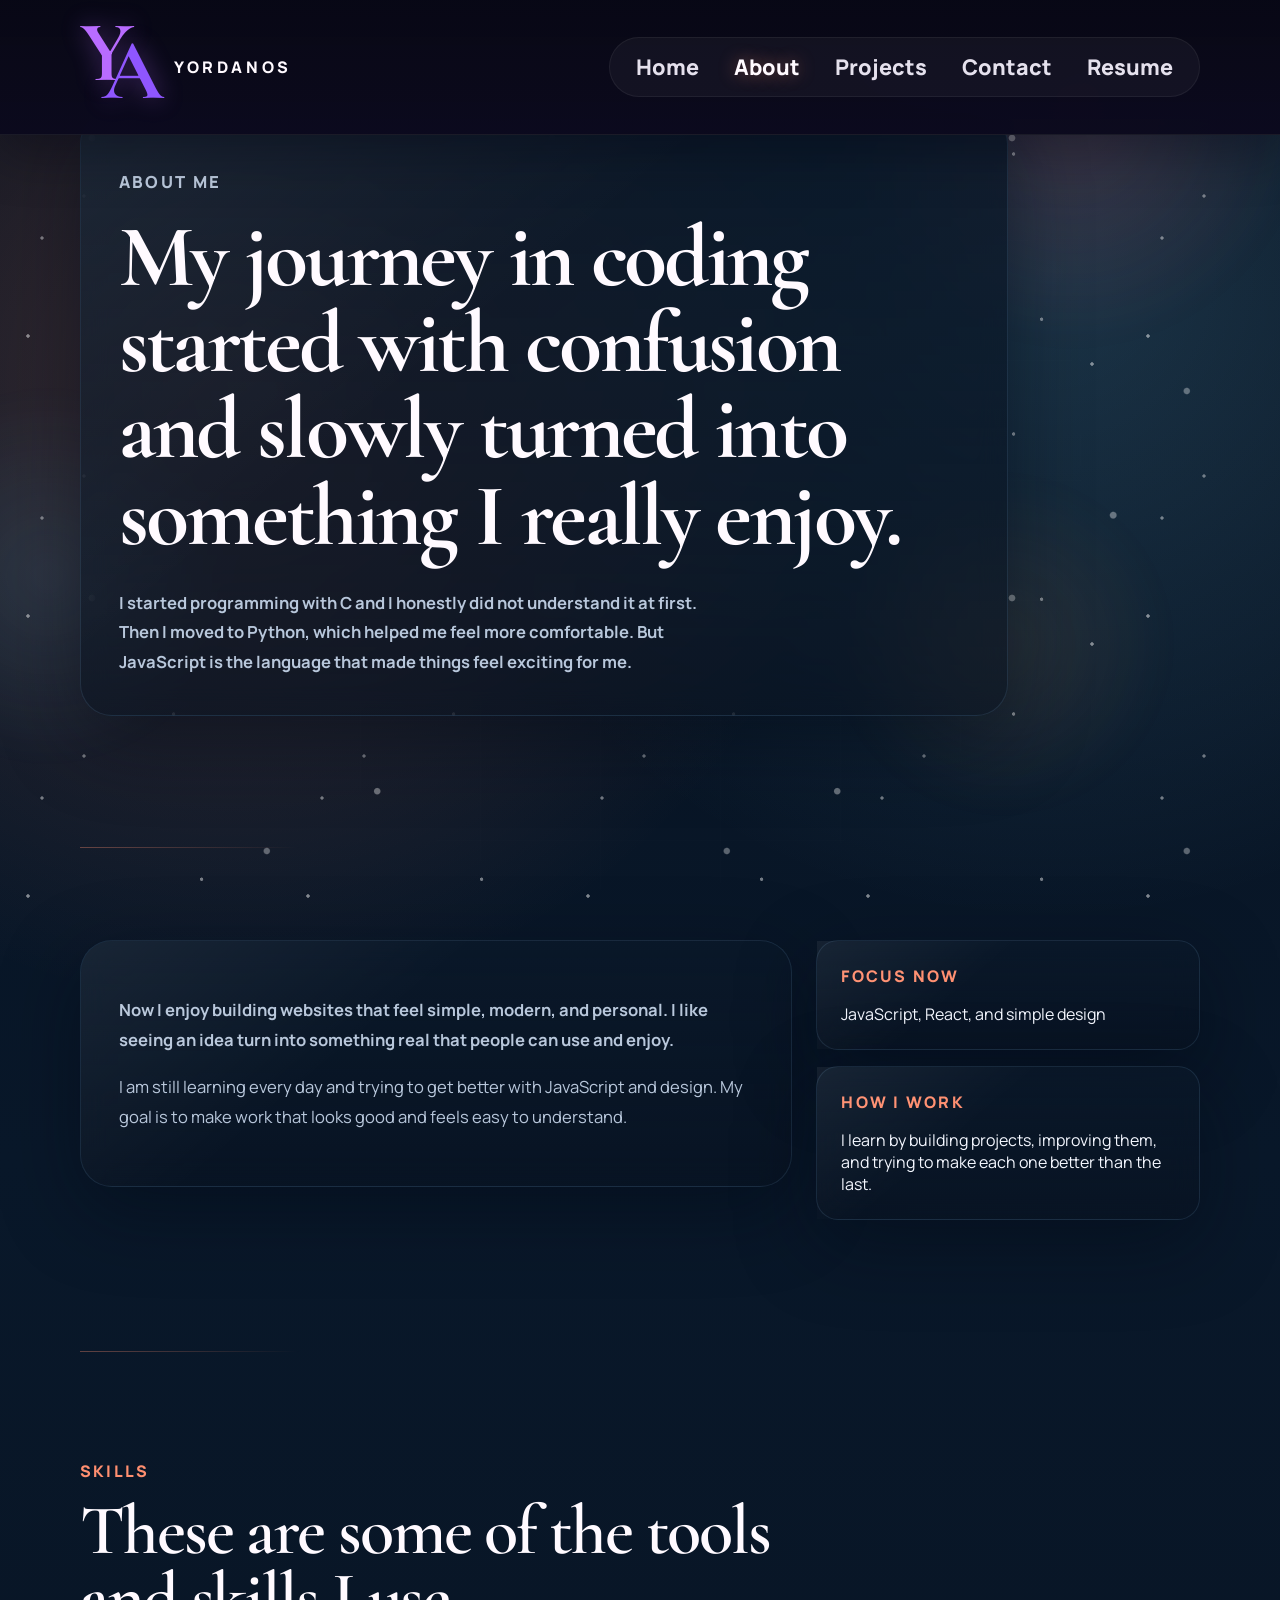
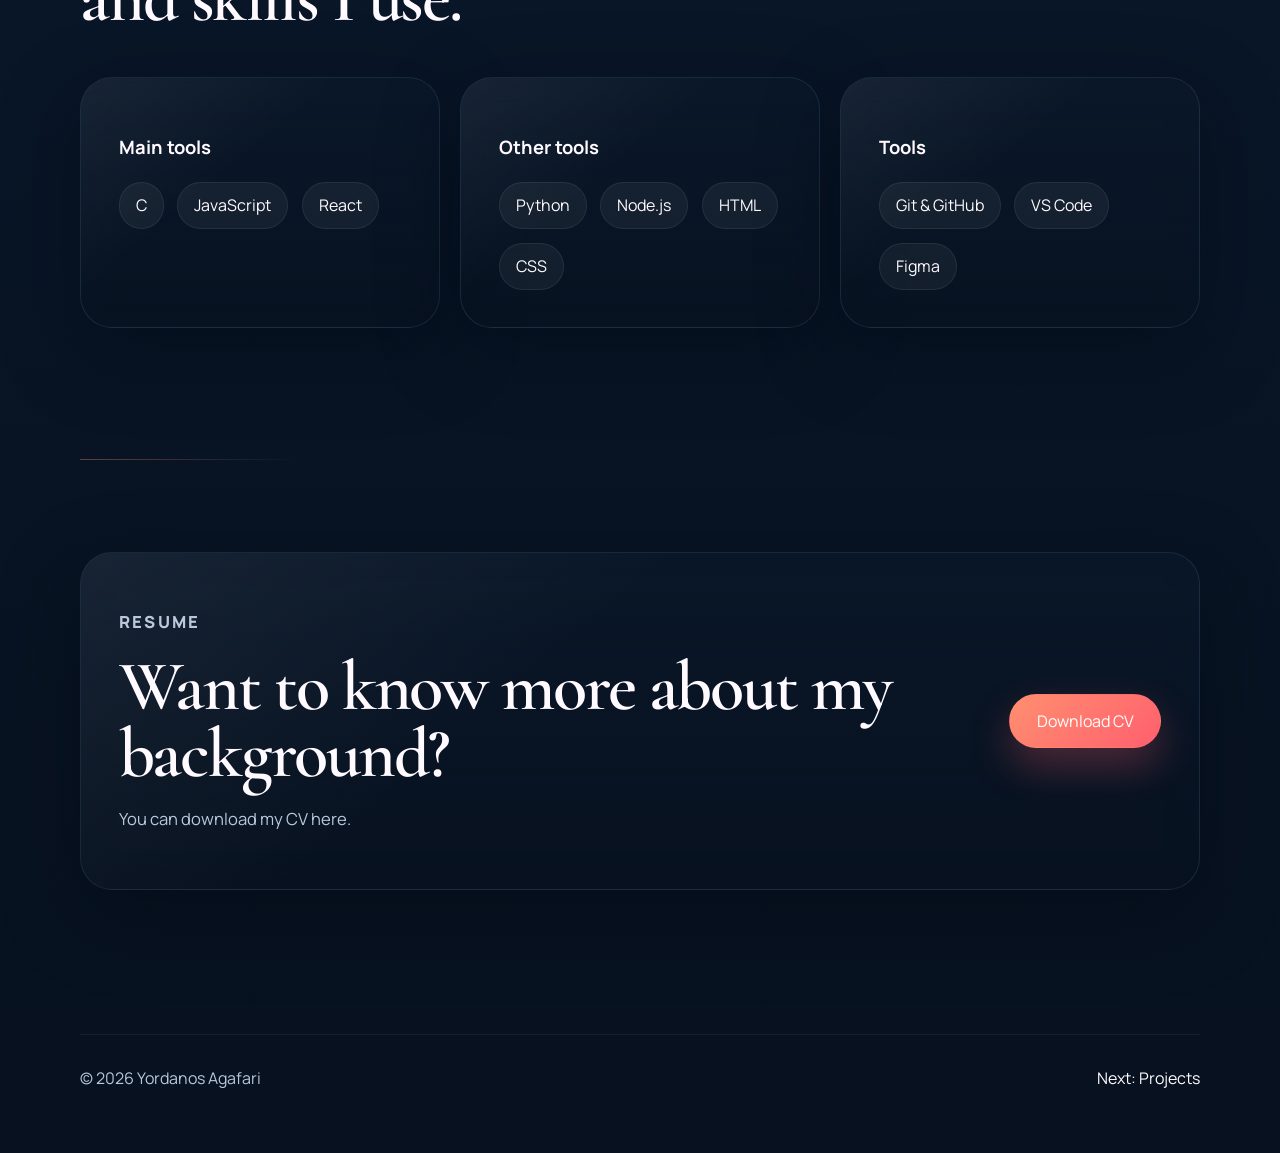
==== commit a7311217: "Update CV file and download links" ====
--- a/about.html
+++ b/about.html
@@ -50,7 +50,7 @@
             <a class="is-active" href="about.html">About</a>
             <a href="projects.html">Projects</a>
             <a href="contact.html">Contact</a>
-            <a href="Yordanos_Cv (1).pdf" download>Resume</a>
+            <a href="Yordanos_Cv.pdf" download>Resume</a>
           </div>
         </nav>
       </header>
@@ -137,7 +137,7 @@
               <h2>Want to know more about my background?</h2>
               <p>You can download my CV here.</p>
             </div>
-            <a class="button button-primary" href="Yordanos_Cv (1).pdf" download>
+            <a class="button button-primary" href="Yordanos_Cv.pdf" download>
               Download CV
             </a>
           </div>
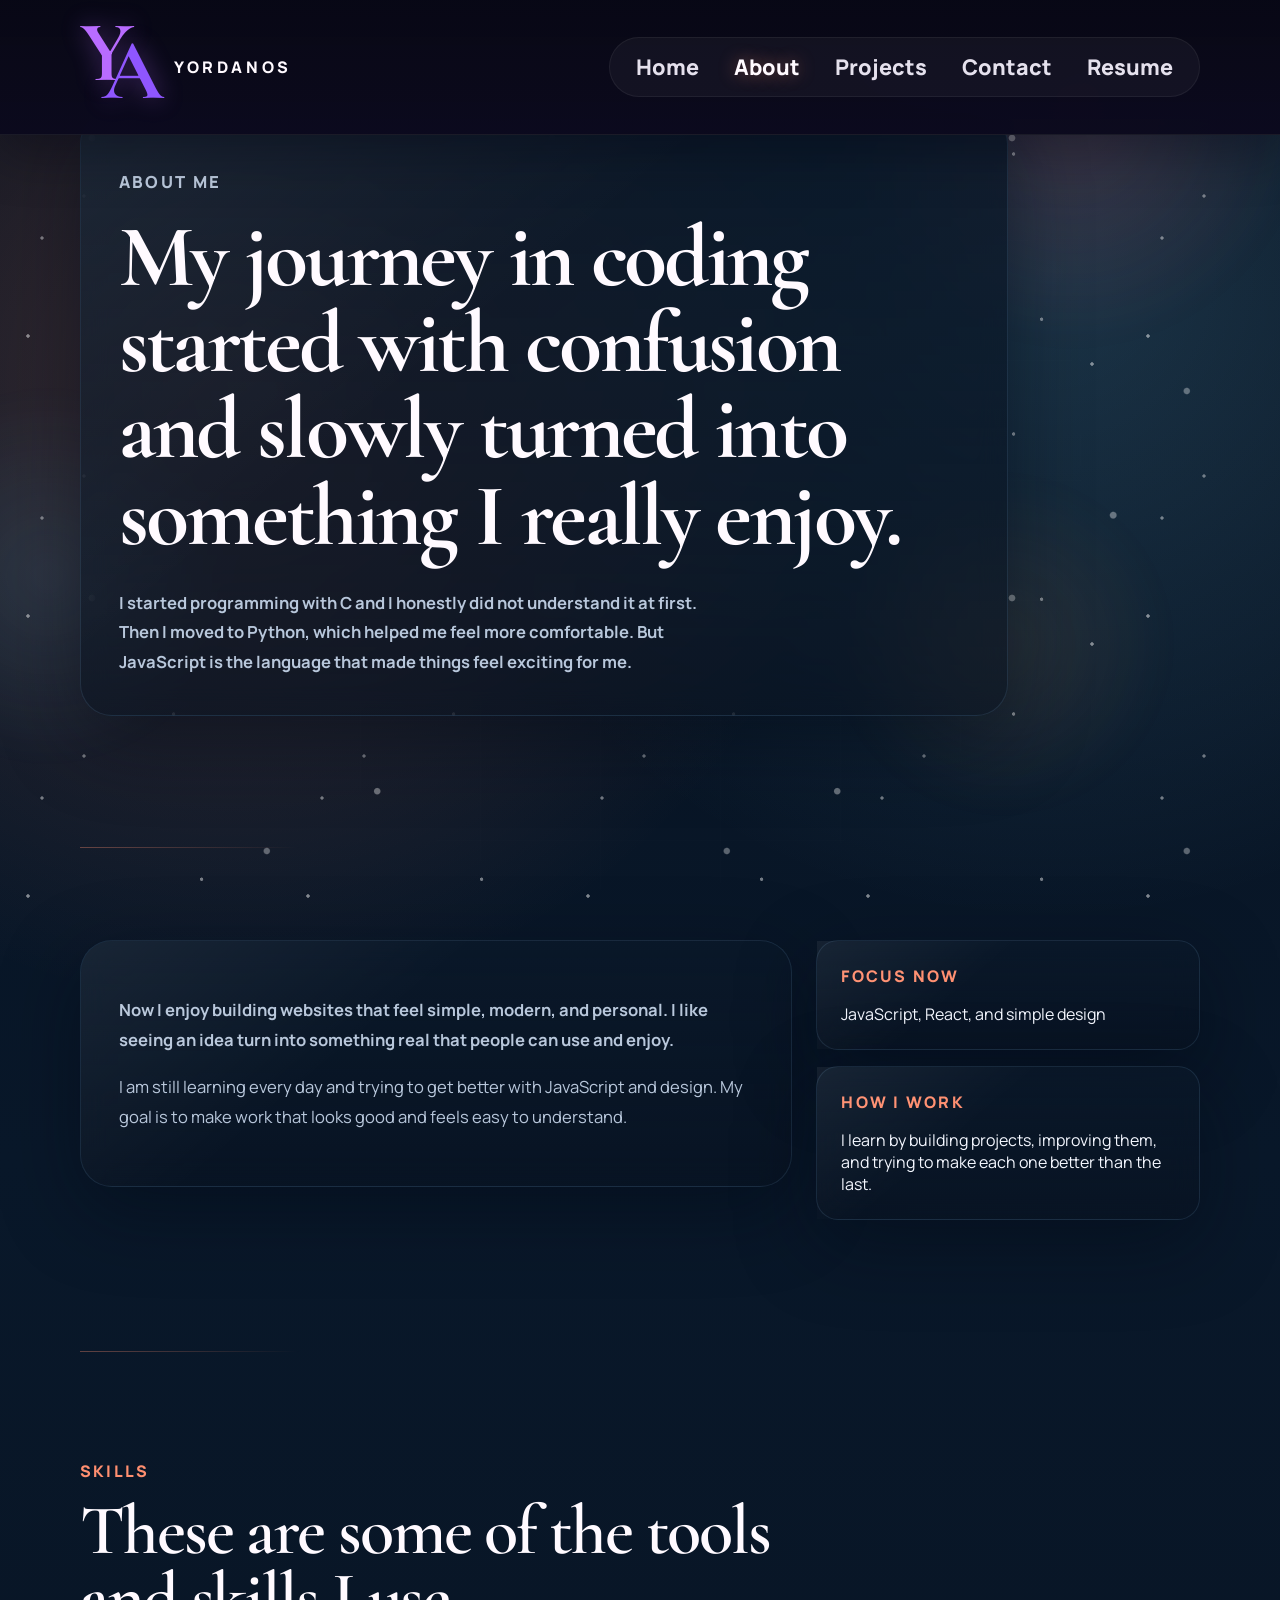
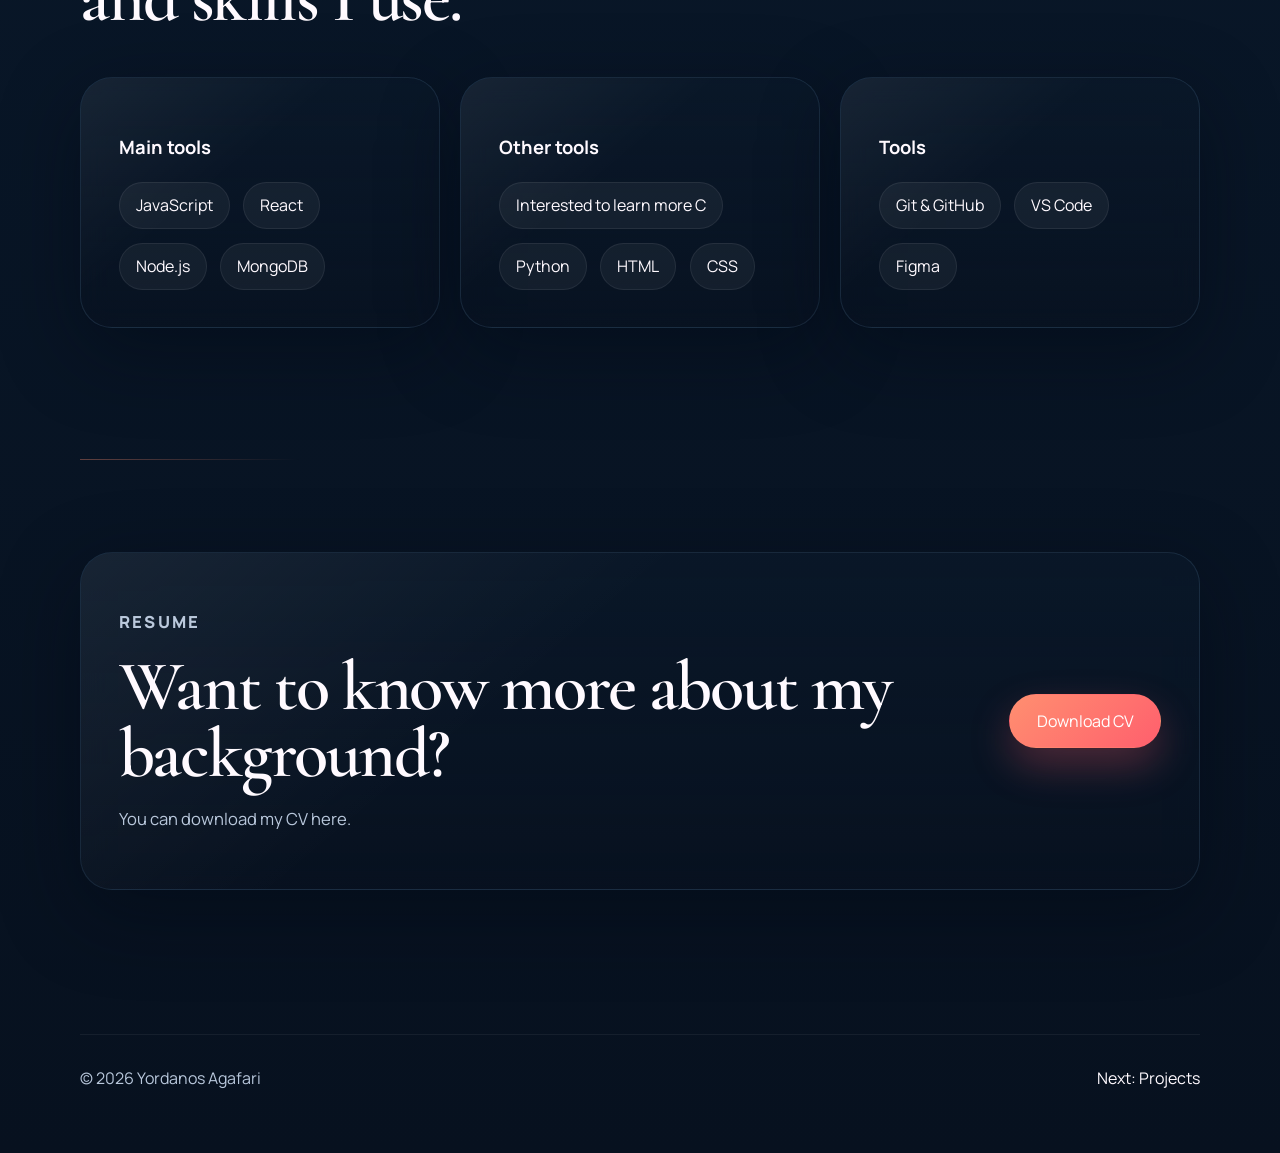
==== commit d33e4fa6: "Update skills section" ====
--- a/about.html
+++ b/about.html
@@ -105,16 +105,17 @@
             <article class="skill-group glass-card reveal">
               <h3>Main tools</h3>
               <ul class="pill-list">
-                <li>C</li>
                 <li>JavaScript</li>
                 <li>React</li>
+                <li>Node.js</li>
+                <li>MongoDB</li>
               </ul>
             </article>
             <article class="skill-group glass-card reveal">
               <h3>Other tools</h3>
               <ul class="pill-list">
+                <li>Interested to learn more C</li>
                 <li>Python</li>
-                <li>Node.js</li>
                 <li>HTML</li>
                 <li>CSS</li>
               </ul>
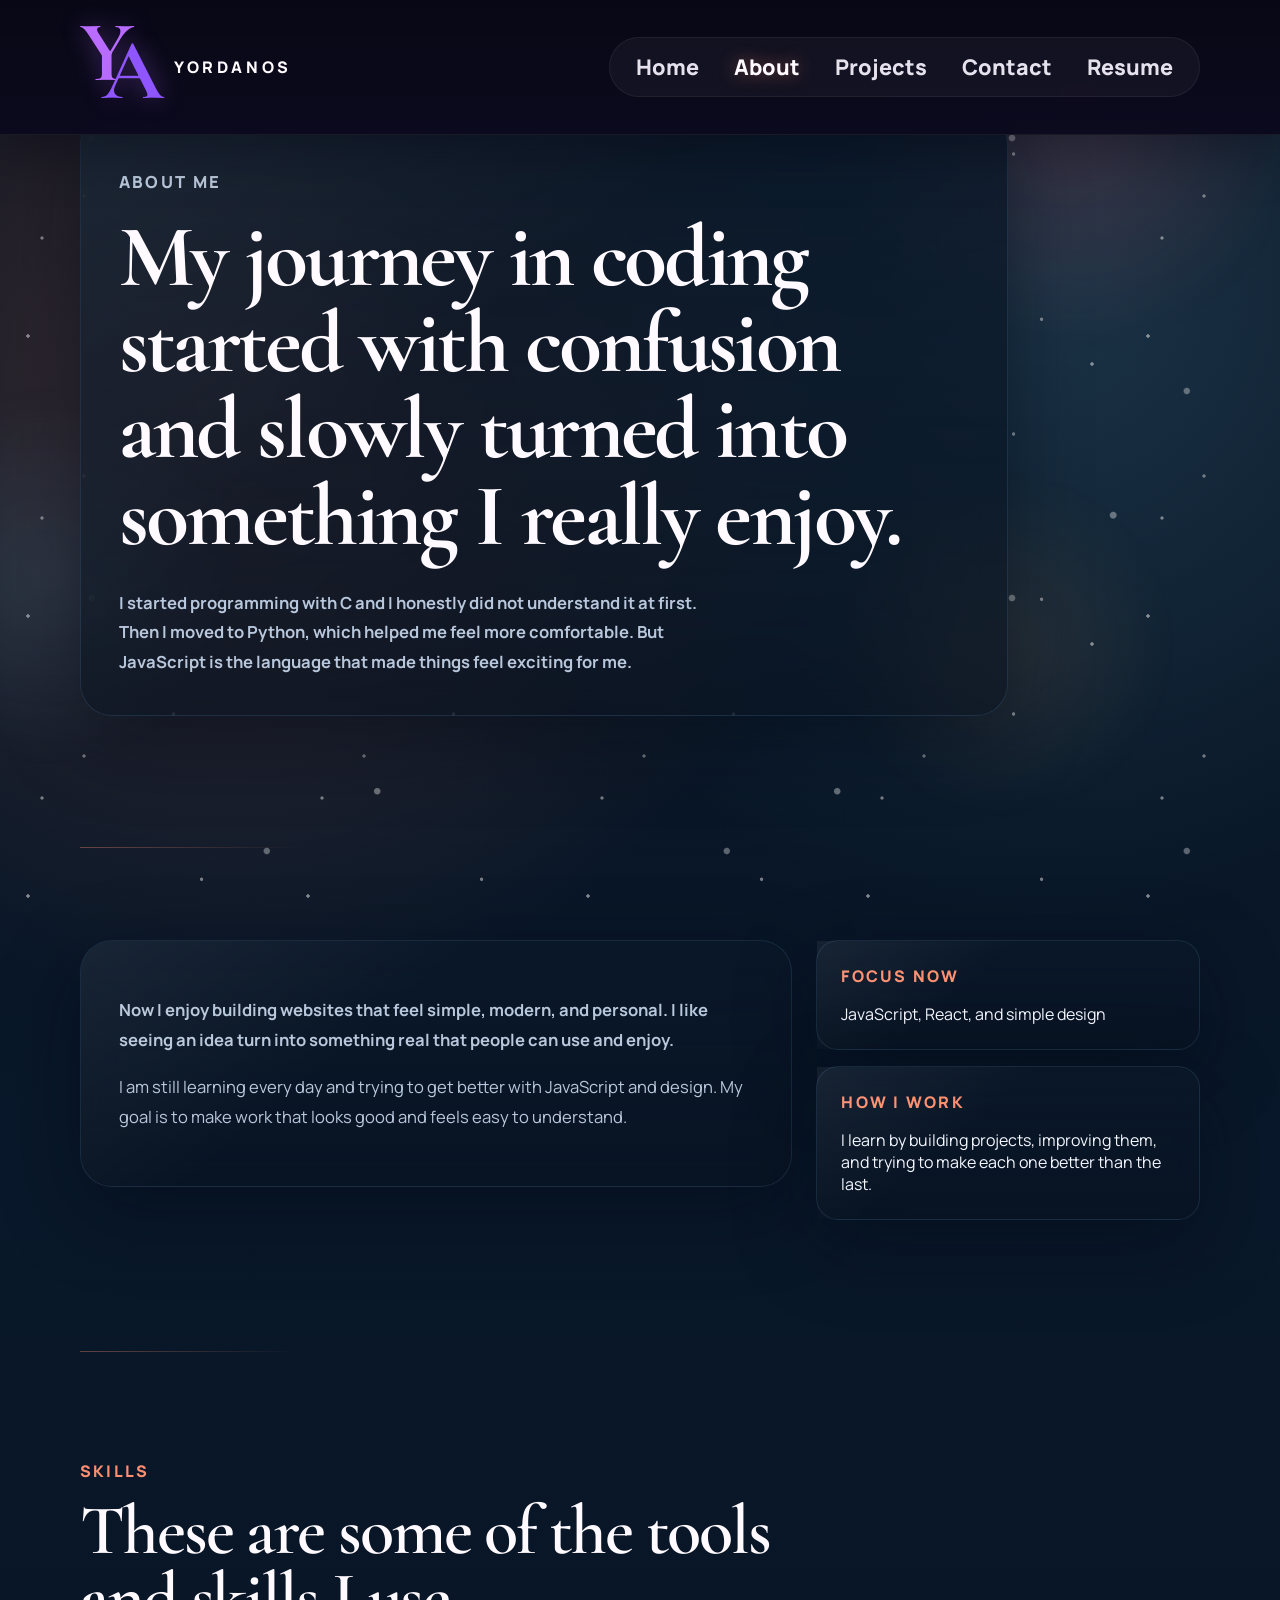
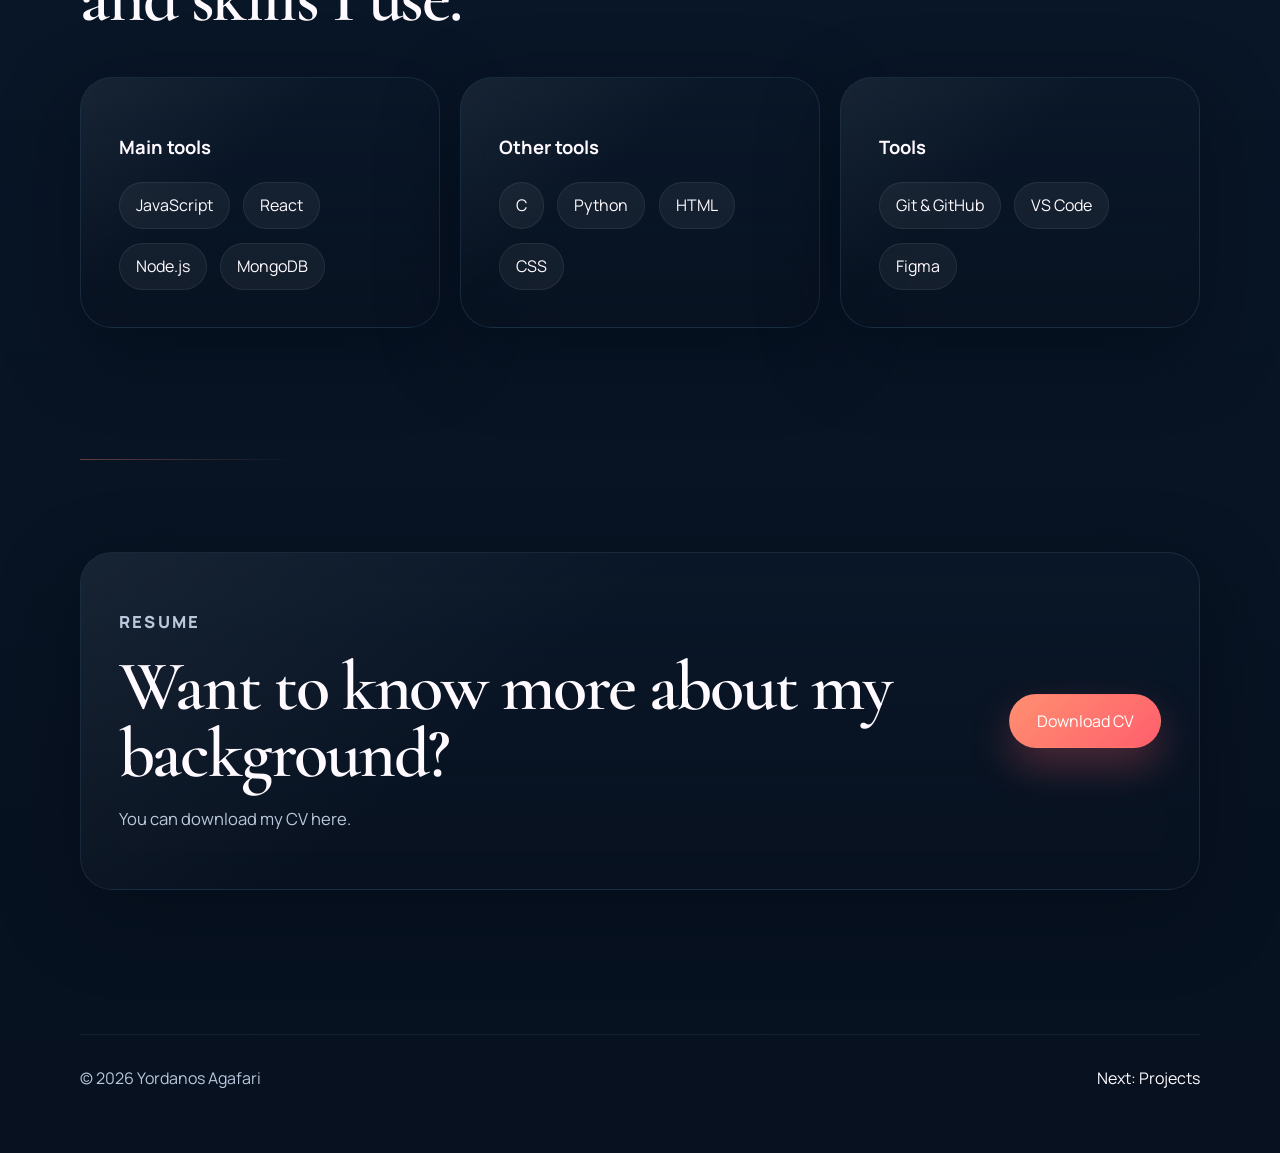
==== commit 88b6796f: "Refine skills wording" ====
--- a/about.html
+++ b/about.html
@@ -114,7 +114,7 @@
             <article class="skill-group glass-card reveal">
               <h3>Other tools</h3>
               <ul class="pill-list">
-                <li>Interested to learn more C</li>
+                <li>C</li>
                 <li>Python</li>
                 <li>HTML</li>
                 <li>CSS</li>
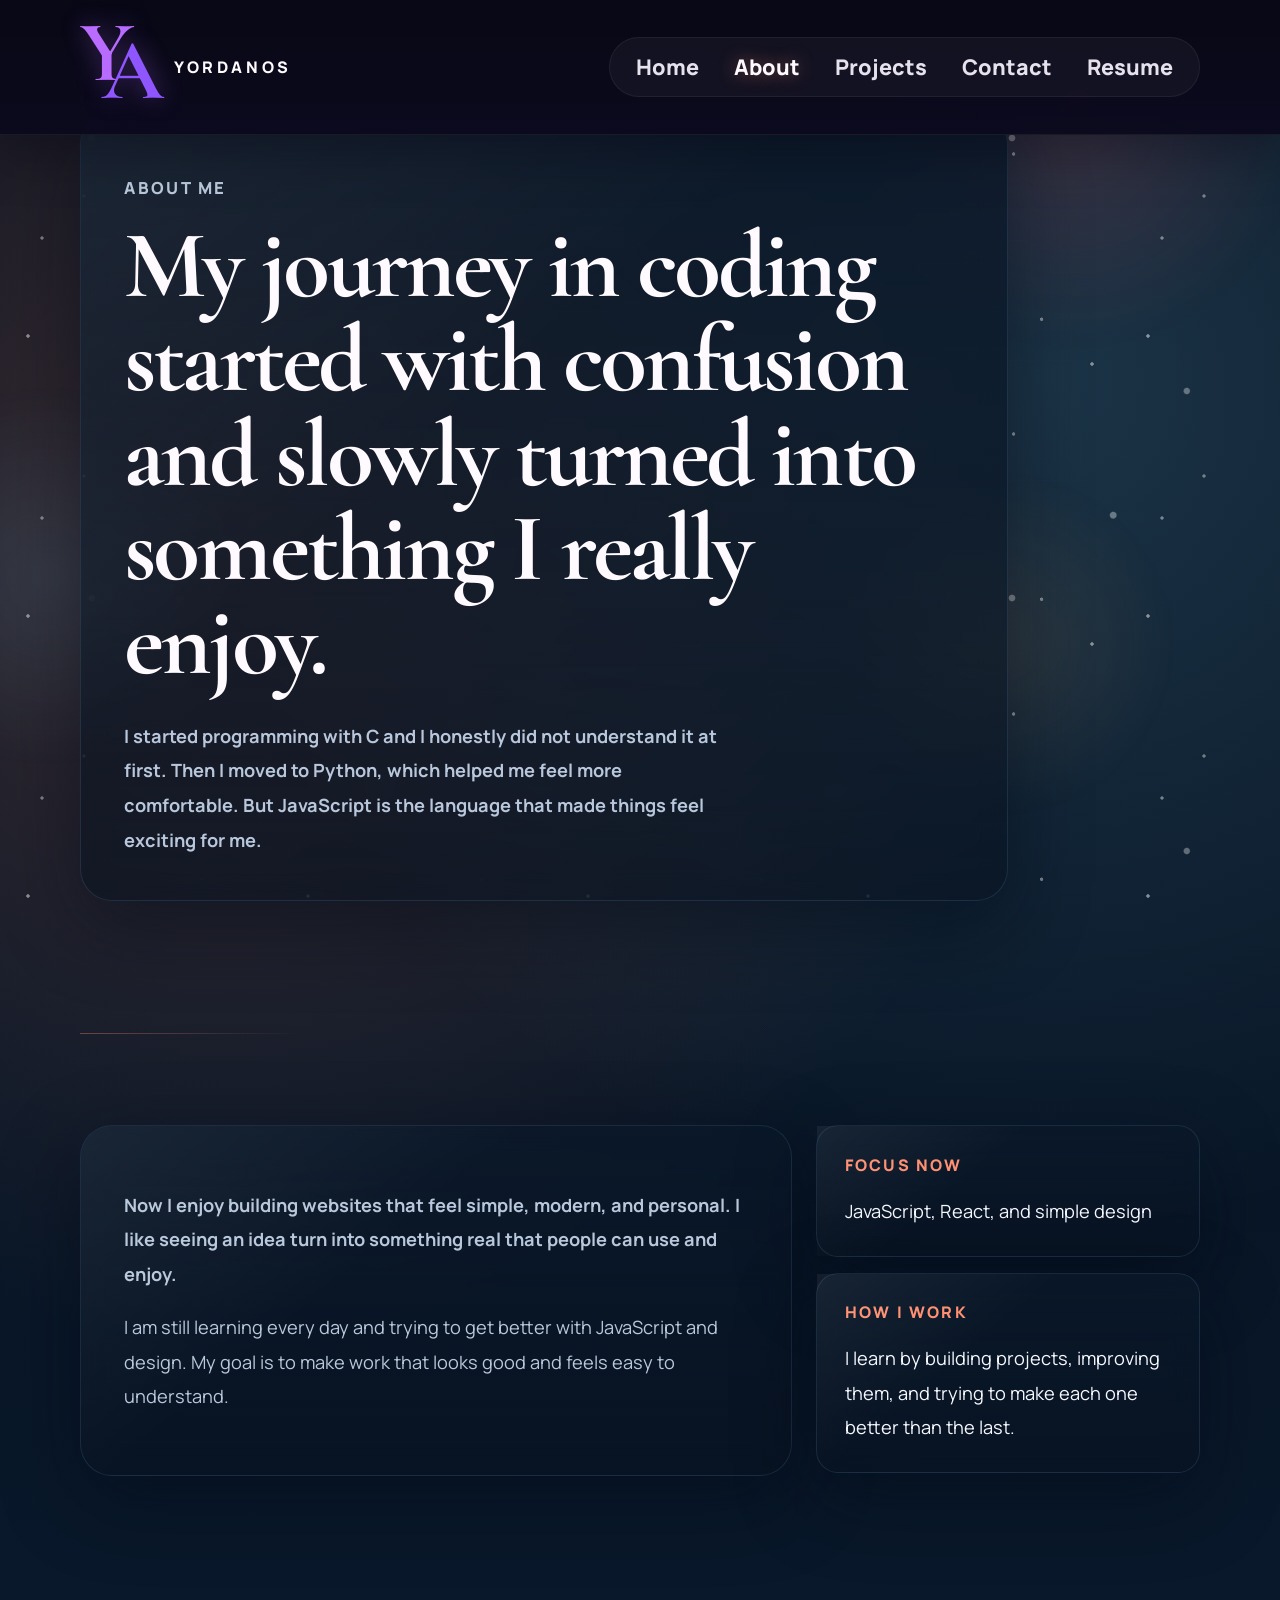
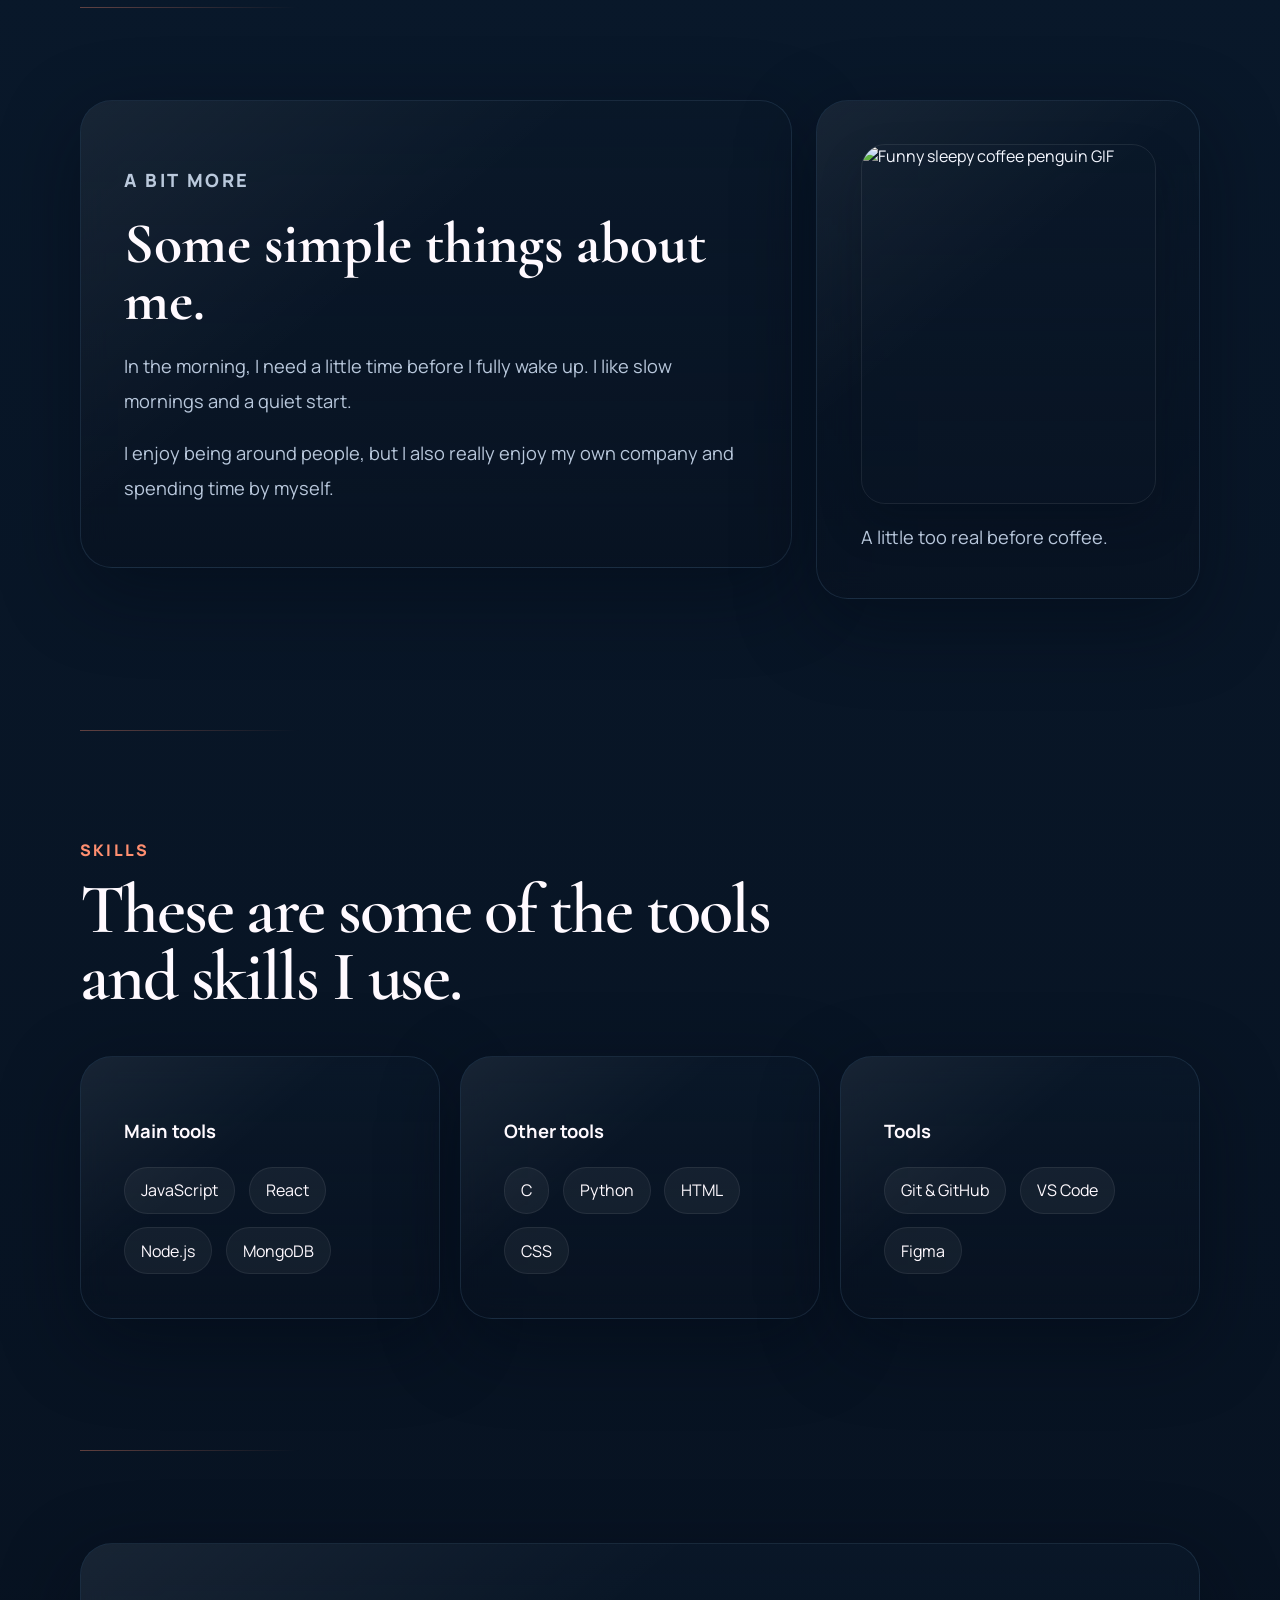
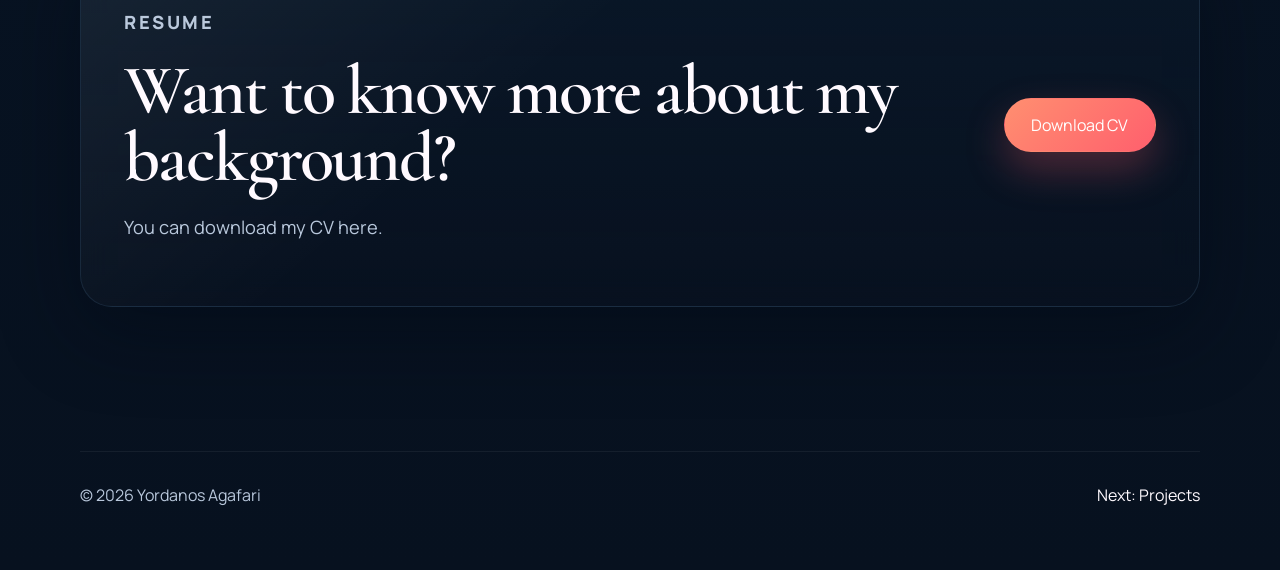
==== commit 77d6dc68: "Update about page" ====
--- a/about.html
+++ b/about.html
@@ -97,6 +97,32 @@
         </section>
 
         <section class="section container">
+          <div class="about-grid page-grid">
+            <article class="glass-card reveal">
+              <p class="section-tag">A Bit More</p>
+              <h2>Some simple things about me.</h2>
+              <p>
+                In the morning, I need a little time before I fully wake up. I
+                like slow mornings and a quiet start.
+              </p>
+              <p>
+                I enjoy being around people, but I also really enjoy my own
+                company and spending time by myself.
+              </p>
+            </article>
+            <aside class="glass-card reveal about-gif-card">
+              <img
+                class="about-gif-image"
+                src="https://media.giphy.com/media/1jphOluM5RP1rtyaFl/giphy.gif"
+                alt="Funny sleepy coffee penguin GIF"
+                loading="lazy"
+              />
+              <p class="form-note">A little too real before coffee.</p>
+            </aside>
+          </div>
+        </section>
+
+        <section class="section container">
           <div class="section-heading reveal">
             <p class="section-tag">Skills</p>
             <h2>These are some of the tools and skills I use.</h2>
--- a/style.css
+++ b/style.css
@@ -609,7 +609,7 @@
   margin: 0;
   color: var(--heading);
   font-family: "Cormorant Garamond", serif;
-  font-size: clamp(3rem, 8vw, 5.5rem);
+  font-size: clamp(3.4rem, 8.5vw, 6rem);
   line-height: 0.98;
   letter-spacing: -0.03em;
 }
@@ -625,10 +625,25 @@
   gap: 1.5rem;
 }
 
+.about-gif-card {
+  display: grid;
+  gap: 1rem;
+  align-content: start;
+}
+
+.about-gif-image {
+  width: 100%;
+  border-radius: 24px;
+  min-height: 360px;
+  object-fit: cover;
+  border: 1px solid rgba(255, 255, 255, 0.08);
+  box-shadow: 0 20px 40px rgba(2, 9, 21, 0.28);
+}
+
 .glass-card,
 .resume-card {
   border-radius: var(--radius-lg);
-  padding: 2.35rem;
+  padding: 2.7rem;
   position: relative;
   overflow: hidden;
 }
@@ -639,12 +654,42 @@
 }
 
 .highlight-card {
-  padding: 1.5rem;
+  padding: 1.7rem;
   border-radius: var(--radius-md);
 }
 
 .highlight-card p {
   margin-bottom: 0;
+}
+
+.page-intro .hero-description,
+.about-grid .glass-card p,
+.about-grid .highlight-card p,
+.resume-card p {
+  font-size: 1.14rem;
+  line-height: 1.9;
+}
+
+.about-grid .lead-text {
+  font-size: 1.48rem;
+  line-height: 1.95;
+}
+
+.about-grid h2 {
+  margin: 0 0 1rem;
+  color: var(--heading);
+  font-family: "Cormorant Garamond", serif;
+  font-size: clamp(2.4rem, 5vw, 3.6rem);
+  line-height: 1;
+}
+
+.about-highlights .highlight-label,
+.about-grid .section-tag {
+  font-size: 1rem;
+}
+
+.about-gif-card .form-note {
+  font-size: 1rem;
 }
 
 .spotlight-grid {
@@ -1218,7 +1263,7 @@
   .timeline-item p,
   .contact-panel p,
   .resume-card p {
-    font-size: 0.98rem;
+    font-size: 1.04rem;
     line-height: 1.7;
   }
 
